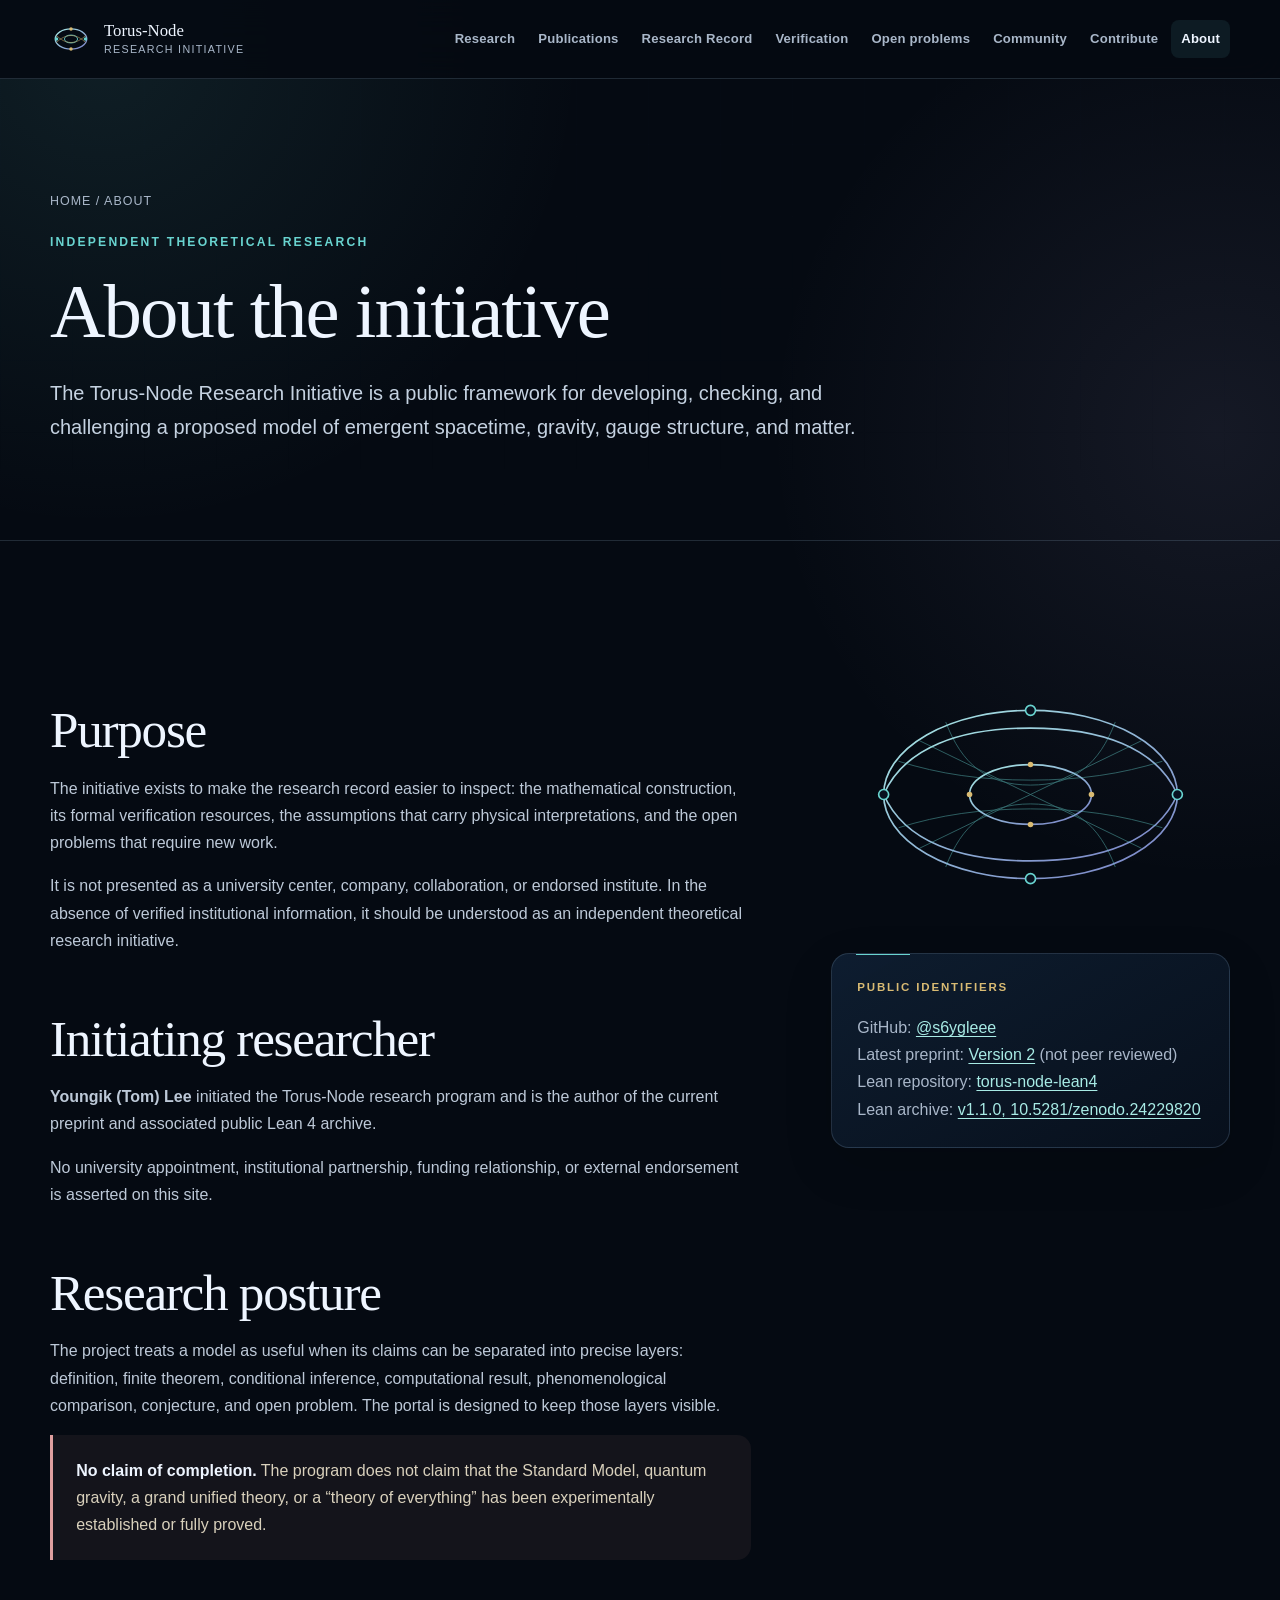
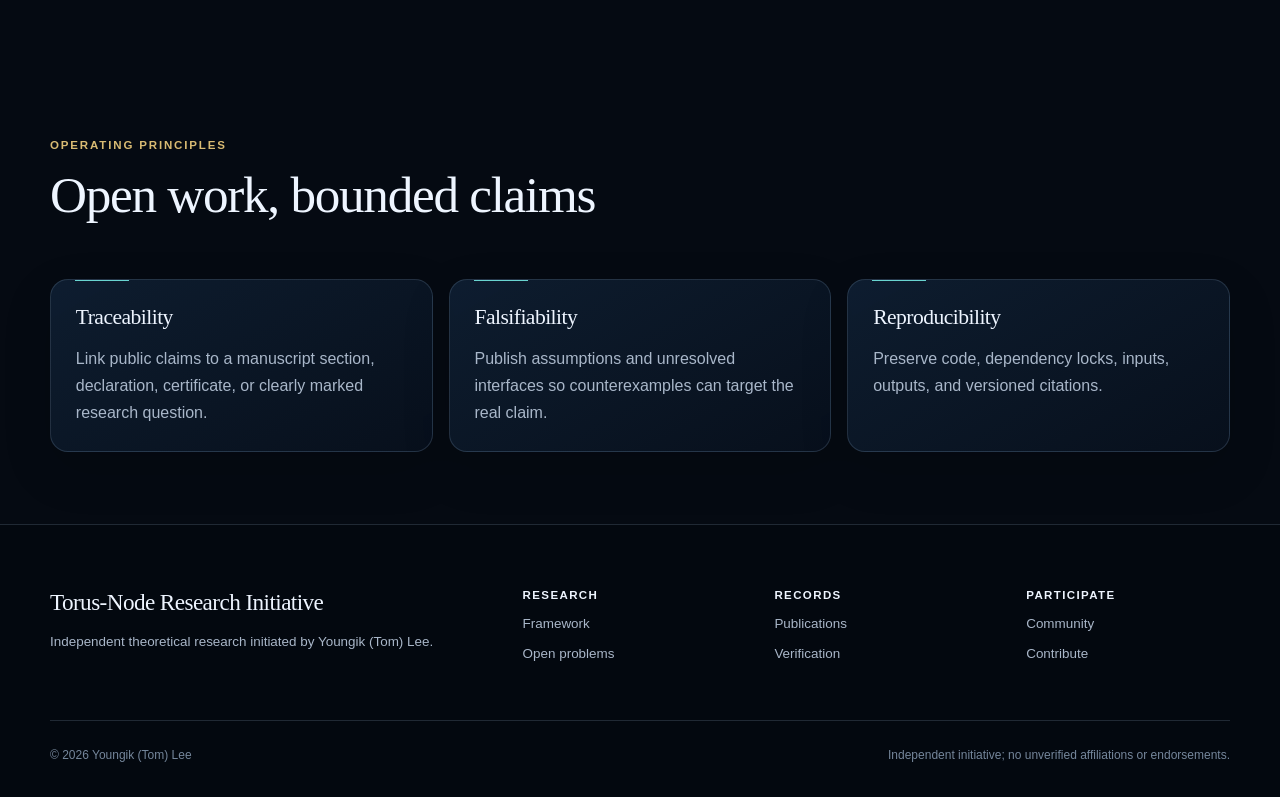
==== about.html @ cbe67931 "Move research map to dedicated record page" ====
<!doctype html><html lang="en"><head><meta charset="utf-8"><meta name="viewport" content="width=device-width, initial-scale=1"><title>About · Torus-Node</title><meta name="description" content="About the independent Torus-Node Research Initiative and its initiating researcher, Youngik (Tom) Lee.">
  <!-- SEO:START -->
  <meta name="robots" content="index, follow, max-image-preview:large">
  <meta property="og:site_name" content="Torus-Node Research Initiative">
  <meta property="og:title" content="About · Torus-Node">
  <meta property="og:description" content="About the independent Torus-Node Research Initiative and its initiating researcher, Youngik (Tom) Lee.">
  <meta property="og:type" content="website">
  <meta property="og:url" content="https://s6ygleee.github.io/torus-node/about.html">
  <meta property="og:image" content="https://s6ygleee.github.io/torus-node/assets/images/torus-node-social.png">
  <meta property="og:image:width" content="1200">
  <meta property="og:image:height" content="630">
  <meta property="og:image:alt" content="Torus-Node Research Initiative: Emergent Spacetime, Gravity, and Gauge Structure">
  <meta name="twitter:card" content="summary_large_image">
  <meta name="twitter:title" content="About · Torus-Node">
  <meta name="twitter:description" content="About the independent Torus-Node Research Initiative and its initiating researcher, Youngik (Tom) Lee.">
  <meta name="twitter:image" content="https://s6ygleee.github.io/torus-node/assets/images/torus-node-social.png">
  <script type="application/ld+json">{"@context":"https://schema.org","@graph":[{"@type":"WebSite","@id":"https://s6ygleee.github.io/torus-node/#website","url":"https://s6ygleee.github.io/torus-node/","name":"Torus-Node Research Initiative","description":"Emergent Spacetime, Gravity, and Gauge Structure","inLanguage":"en","publisher":{"@id":"https://s6ygleee.github.io/torus-node/#youngik-tom-lee"}},{"@type":"WebPage","@id":"https://s6ygleee.github.io/torus-node/about.html#webpage","url":"https://s6ygleee.github.io/torus-node/about.html","name":"About · Torus-Node","description":"About the independent Torus-Node Research Initiative and its initiating researcher, Youngik (Tom) Lee.","isPartOf":{"@id":"https://s6ygleee.github.io/torus-node/#website"},"about":{"@id":"https://s6ygleee.github.io/torus-node/#initiative"},"dateModified":"2026-11-16","inLanguage":"en"},{"@type":"ResearchProject","@id":"https://s6ygleee.github.io/torus-node/#initiative","name":"Torus-Node Research Initiative","description":"Independent theoretical research on emergent spacetime, gravity, gauge structure, and formal verification.","url":"https://s6ygleee.github.io/torus-node/","founder":{"@id":"https://s6ygleee.github.io/torus-node/#youngik-tom-lee"}},{"@type":"Person","@id":"https://s6ygleee.github.io/torus-node/#youngik-tom-lee","name":"Youngik (Tom) Lee","url":"https://github.com/s6ygleee","sameAs":["https://github.com/s6ygleee"]}]}</script>
  <!-- SEO:END --><link rel="canonical" href="https://s6ygleee.github.io/torus-node/about.html"><link rel="icon" href="assets/images/torus-node-mark.svg" type="image/svg+xml"><link rel="stylesheet" href="assets/css/styles.css"><script src="assets/js/main.js" defer></script></head><body>
<a class="skip-link" href="#main">Skip to content</a><header class="site-header"><div class="shell nav-wrap"><a class="brand" href="index.html"><img src="assets/images/torus-node-mark.svg" alt=""><span>Torus-Node<small>Research Initiative</small></span></a><button class="nav-toggle" type="button" aria-expanded="false" aria-controls="site-nav" aria-label="Open navigation"><span></span></button><nav class="site-nav" id="site-nav" aria-label="Primary navigation"><a href="research.html">Research</a><a href="publications.html">Publications</a><a href="research-record.html">Research Record</a><a href="verification.html">Verification</a><a href="open-problems.html">Open problems</a><a href="community.html">Community</a><a href="contribute.html">Contribute</a><a href="about.html">About</a></nav></div></header>
<main id="main"><header class="page-hero"><div class="shell"><p class="breadcrumbs"><a href="index.html">Home</a> / About</p><p class="eyebrow">Independent theoretical research</p><h1>About the initiative</h1><p class="lede">The Torus-Node Research Initiative is a public framework for developing, checking, and challenging a proposed model of emergent spacetime, gravity, gauge structure, and matter.</p></div></header>
<section class="section"><div class="shell split"><article class="prose"><h2>Purpose</h2><p>The initiative exists to make the research record easier to inspect: the mathematical construction, its formal verification resources, the assumptions that carry physical interpretations, and the open problems that require new work.</p><p>It is not presented as a university center, company, collaboration, or endorsed institute. In the absence of verified institutional information, it should be understood as an independent theoretical research initiative.</p><h2>Initiating researcher</h2><p><strong>Youngik (Tom) Lee</strong> initiated the Torus-Node research program and is the author of the current preprint and associated public Lean 4 archive.</p><p>No university appointment, institutional partnership, funding relationship, or external endorsement is asserted on this site.</p><h2>Research posture</h2><p>The project treats a model as useful when its claims can be separated into precise layers: definition, finite theorem, conditional inference, computational result, phenomenological comparison, conjecture, and open problem. The portal is designed to keep those layers visible.</p><div class="callout warning"><strong>No claim of completion.</strong> The program does not claim that the Standard Model, quantum gravity, a grand unified theory, or a “theory of everything” has been experimentally established or fully proved.</div></article><aside><img src="assets/images/torus-field.svg" alt="Abstract wireframe illustration of torus-node geometry"><div class="card"><span class="kicker">Public identifiers</span><!-- AUTO:ABOUT_IDENTIFIERS:START -->
<p>GitHub: <a href="https://github.com/s6ygleee">@s6ygleee</a><br>Latest preprint: <a href="https://www.preprints.org/manuscript/202611.0941">Version 2</a> (not peer reviewed)<br>Lean repository: <a href="https://github.com/s6ygleee/torus-node-lean4">torus-node-lean4</a><br>Lean archive: <a href="https://doi.org/10.5281/zenodo.24229820">v1.1.0, 10.5281/zenodo.24229820</a></p>
<!-- AUTO:ABOUT_IDENTIFIERS:END --></div></aside></div></section>
<section class="section compact"><div class="shell"><div class="section-head"><div><span class="kicker">Operating principles</span><h2>Open work, bounded claims</h2></div></div><div class="grid three"><article class="card"><h3>Traceability</h3><p>Link public claims to a manuscript section, declaration, certificate, or clearly marked research question.</p></article><article class="card"><h3>Falsifiability</h3><p>Publish assumptions and unresolved interfaces so counterexamples can target the real claim.</p></article><article class="card"><h3>Reproducibility</h3><p>Preserve code, dependency locks, inputs, outputs, and versioned citations.</p></article></div></div></section>
</main><footer class="site-footer"><div class="shell"><div class="footer-grid"><div><h2>Torus-Node Research Initiative</h2><p>Independent theoretical research initiated by Youngik (Tom) Lee.</p></div><div><h3>Research</h3><a href="research.html">Framework</a><a href="open-problems.html">Open problems</a></div><div><h3>Records</h3><a href="publications.html">Publications</a><a href="verification.html">Verification</a></div><div><h3>Participate</h3><a href="community.html">Community</a><a href="contribute.html">Contribute</a></div></div><div class="footer-note"><span>© <span data-year></span> Youngik (Tom) Lee</span><span>Independent initiative; no unverified affiliations or endorsements.</span></div></div></footer></body></html>
---- assets/css/styles.css ----
:root {
  --ink: #eef5ff;
  --muted: #a9b7c9;
  --navy-950: #050a12;
  --navy-900: #08111f;
  --navy-850: #0b1728;
  --navy-800: #102238;
  --line: rgba(159, 195, 222, 0.18);
  --line-strong: rgba(159, 195, 222, 0.35);
  --cyan: #69d4d0;
  --cyan-soft: #a8ebe5;
  --gold: #d9bb73;
  --rose: #df9f9f;
  --violet: #b9afe7;
  --green: #8dd7af;
  --max: 1180px;
  --radius: 18px;
  --shadow: 0 28px 70px rgba(0, 0, 0, 0.28);
}

* { box-sizing: border-box; }

html {
  scroll-behavior: smooth;
  color-scheme: dark;
}

body {
  margin: 0;
  min-width: 320px;
  color: var(--ink);
  background:
    radial-gradient(circle at 8% 2%, rgba(105, 212, 208, 0.10), transparent 30rem),
    radial-gradient(circle at 95% 18%, rgba(185, 175, 231, 0.09), transparent 28rem),
    var(--navy-950);
  font-family: Inter, ui-sans-serif, -apple-system, BlinkMacSystemFont, "Segoe UI", sans-serif;
  font-size: 16px;
  line-height: 1.7;
  text-rendering: optimizeLegibility;
}

body::before {
  position: fixed;
  inset: 0;
  z-index: -1;
  content: "";
  pointer-events: none;
  opacity: 0.18;
  background-image:
    linear-gradient(rgba(116, 160, 191, 0.08) 1px, transparent 1px),
    linear-gradient(90deg, rgba(116, 160, 191, 0.08) 1px, transparent 1px);
  background-size: 72px 72px;
  mask-image: linear-gradient(to bottom, black, transparent 72%);
}

a { color: var(--cyan-soft); text-underline-offset: 0.2em; }
a:hover { color: #d6fffb; }
img, svg { max-width: 100%; }
button, input, select { font: inherit; }

:focus-visible {
  outline: 3px solid var(--cyan);
  outline-offset: 4px;
  border-radius: 3px;
}

.skip-link {
  position: fixed;
  top: 0.75rem;
  left: 0.75rem;
  z-index: 100;
  padding: 0.65rem 0.9rem;
  color: var(--navy-950);
  background: var(--cyan-soft);
  transform: translateY(-160%);
}

.skip-link:focus { transform: translateY(0); }

.shell {
  width: min(calc(100% - 2rem), var(--max));
  margin-inline: auto;
}

.site-header {
  position: sticky;
  top: 0;
  z-index: 20;
  border-bottom: 1px solid var(--line);
  background: rgba(5, 10, 18, 0.88);
  backdrop-filter: blur(18px);
}

.nav-wrap {
  display: flex;
  min-height: 78px;
  align-items: center;
  justify-content: space-between;
  gap: 1.5rem;
}

.brand {
  display: inline-flex;
  align-items: center;
  gap: 0.75rem;
  color: var(--ink);
  font-family: Georgia, "Times New Roman", serif;
  font-size: 1.05rem;
  line-height: 1.1;
  text-decoration: none;
}

.brand img { width: 42px; height: 42px; }
.brand small { display: block; margin-top: 0.25rem; color: var(--muted); font-family: Inter, sans-serif; font-size: 0.67rem; letter-spacing: 0.12em; text-transform: uppercase; }

.nav-toggle {
  display: none;
  width: 44px;
  height: 44px;
  padding: 0;
  border: 1px solid var(--line-strong);
  border-radius: 10px;
  color: var(--ink);
  background: transparent;
}

.nav-toggle span,
.nav-toggle::before,
.nav-toggle::after {
  display: block;
  width: 20px;
  height: 1px;
  margin: 5px auto;
  content: "";
  background: currentColor;
}

.site-nav { display: flex; align-items: center; gap: 0.2rem; }
.site-nav a {
  padding: 0.48rem 0.62rem;
  border-radius: 8px;
  color: var(--muted);
  font-size: 0.82rem;
  font-weight: 650;
  letter-spacing: 0.015em;
  text-decoration: none;
}
.site-nav a:hover,
.site-nav a[aria-current="page"] { color: var(--ink); background: rgba(105, 212, 208, 0.09); }

main { overflow: hidden; }

.hero {
  position: relative;
  display: grid;
  min-height: 690px;
  align-items: center;
  padding: 7.5rem 0 5.5rem;
}

.hero-grid { display: grid; grid-template-columns: minmax(0, 1.15fr) minmax(340px, 0.85fr); gap: 5rem; align-items: center; }
.hero-copy { position: relative; z-index: 2; }
.eyebrow { margin: 0 0 1rem; color: var(--cyan); font-size: 0.76rem; font-weight: 750; letter-spacing: 0.18em; text-transform: uppercase; }
h1, h2, h3 { margin-top: 0; font-family: Georgia, "Times New Roman", serif; font-weight: 500; line-height: 1.12; letter-spacing: -0.025em; }
h1 { max-width: 900px; margin-bottom: 1.35rem; font-size: clamp(3rem, 7vw, 6.3rem); }
.hero h1 .accent { display: block; color: var(--cyan-soft); font-size: 0.55em; font-style: italic; letter-spacing: -0.01em; }
h2 { margin-bottom: 1rem; font-size: clamp(2rem, 4vw, 3.6rem); }
h3 { margin-bottom: 0.7rem; font-size: 1.35rem; }
.lede { max-width: 730px; margin: 0 0 2rem; color: #c5d2e1; font-size: clamp(1.05rem, 1.8vw, 1.25rem); }
.actions { display: flex; flex-wrap: wrap; gap: 0.8rem; }
.button {
  display: inline-flex;
  min-height: 46px;
  align-items: center;
  justify-content: center;
  gap: 0.55rem;
  padding: 0.7rem 1rem;
  border: 1px solid var(--line-strong);
  border-radius: 999px;
  color: var(--ink);
  background: rgba(255, 255, 255, 0.025);
  font-size: 0.88rem;
  font-weight: 720;
  text-decoration: none;
}
.button:hover { border-color: var(--cyan); color: var(--navy-950); background: var(--cyan-soft); }
.button.primary { border-color: var(--cyan); color: var(--navy-950); background: var(--cyan); }
.button.primary:hover { background: #b8f6f0; }

.torus-stage { position: relative; min-height: 430px; }
.torus-stage::before {
  position: absolute;
  inset: 6% 0;
  content: "";
  border: 1px solid var(--line);
  border-radius: 50%;
  transform: rotate(-14deg);
}
.torus-stage img { position: absolute; inset: 0; width: 100%; height: 100%; filter: drop-shadow(0 35px 45px rgba(0, 0, 0, 0.45)); animation: float 9s ease-in-out infinite; }
.formula { position: absolute; padding: 0.55rem 0.75rem; border: 1px solid var(--line); border-radius: 10px; color: #c9d7e8; background: rgba(8, 17, 31, 0.72); font-family: Georgia, serif; font-style: italic; box-shadow: var(--shadow); }
.formula.one { top: 10%; right: 1%; }
.formula.two { bottom: 11%; left: -3%; }

@keyframes float { 50% { transform: translateY(-12px) rotate(1deg); } }

.status-strip { border-block: 1px solid var(--line); background: rgba(9, 22, 38, 0.62); }
.status-grid { display: grid; grid-template-columns: 1.1fr repeat(3, 1fr); }
.status-cell { min-height: 130px; padding: 1.55rem; border-left: 1px solid var(--line); }
.status-cell:first-child { border-left: 0; }
.status-cell strong { display: block; margin-bottom: 0.35rem; font-family: Georgia, serif; font-size: 1.2rem; font-weight: 500; }
.status-cell span, .status-cell p { margin: 0; color: var(--muted); font-size: 0.86rem; line-height: 1.5; }

.record-banner {
  position: relative;
  overflow: hidden;
  border-bottom: 1px solid var(--line);
  background:
    radial-gradient(circle at 50% 18%, rgba(83, 216, 224, 0.11), transparent 31rem),
    linear-gradient(180deg, rgba(8, 20, 35, 0.78), rgba(5, 10, 18, 0.96));
}
.record-banner::before {
  position: absolute;
  inset: 0;
  pointer-events: none;
  content: "";
  background-image: linear-gradient(rgba(117, 163, 203, 0.035) 1px, transparent 1px), linear-gradient(90deg, rgba(117, 163, 203, 0.035) 1px, transparent 1px);
  background-size: 36px 36px;
  mask-image: linear-gradient(to bottom, transparent, black 18%, black 82%, transparent);
}
.record-tree { position: relative; z-index: 1; }
.record-node {
  position: relative;
  padding: 1.55rem;
  border: 1px solid var(--line);
  border-radius: 18px;
  background: rgba(10, 23, 40, 0.94);
  box-shadow: 0 22px 55px rgba(0, 0, 0, 0.22);
}
.record-node h3 { margin: 0.55rem 0 0.75rem; font-size: 1.2rem; }
.record-node p { margin: 0.4rem 0; color: var(--muted); font-size: 0.91rem; }
.record-node a { display: inline-block; margin-top: 0.8rem; font-weight: 700; }
.record-type {
  display: inline-flex;
  color: var(--cyan);
  font-size: 0.7rem;
  font-weight: 800;
  letter-spacing: 0.13em;
  text-transform: uppercase;
}
.record-primary {
  width: min(100%, 780px);
  margin-inline: auto;
  padding: clamp(2rem, 4vw, 3.25rem);
  border-color: rgba(83, 216, 224, 0.58);
  background: linear-gradient(135deg, rgba(14, 42, 66, 0.98), rgba(8, 23, 40, 0.98));
  box-shadow: 0 28px 80px rgba(0, 0, 0, 0.36), 0 0 60px rgba(83, 216, 224, 0.08);
  text-align: center;
}
.record-primary::after {
  position: absolute;
  top: 100%;
  left: 50%;
  width: 1px;
  height: 42px;
  content: "";
  background: linear-gradient(var(--cyan), rgba(83, 216, 224, 0.22));
}
.record-primary h3 { max-width: 680px; margin: 0.75rem auto 1rem; font-size: clamp(1.65rem, 3vw, 2.45rem); line-height: 1.12; }
.record-primary p { max-width: 650px; margin-inline: auto; }
.record-primary .record-byline { color: var(--text); font-weight: 650; }
.record-branches {
  position: relative;
  display: grid;
  grid-template-columns: repeat(3, minmax(0, 1fr));
  gap: 1rem;
  margin-top: 70px;
}
.record-branches::before {
  position: absolute;
  top: -28px;
  right: 16.7%;
  left: 16.7%;
  height: 1px;
  content: "";
  background: rgba(83, 216, 224, 0.42);
}
.record-branches .record-node::before {
  position: absolute;
  bottom: 100%;
  left: 50%;
  width: 1px;
  height: 29px;
  content: "";
  background: rgba(83, 216, 224, 0.42);
}
.record-update {
  display: grid;
  grid-template-columns: auto 1fr auto;
  gap: 1rem;
  align-items: center;
  margin-top: 1.25rem;
  padding: 1.2rem 1.35rem;
  border: 1px solid rgba(202, 166, 91, 0.34);
  border-radius: 14px;
  background: rgba(202, 166, 91, 0.075);
}
.record-update strong { font-family: Georgia, serif; font-size: 1.08rem; font-weight: 500; }
.record-update p { margin: 0.2rem 0 0; color: var(--muted); font-size: 0.84rem; }
.record-pulse {
  width: 10px;
  height: 10px;
  border-radius: 50%;
  background: var(--gold);
  box-shadow: 0 0 0 7px rgba(202, 166, 91, 0.12);
}
@media (max-width: 820px) {
  .record-branches { grid-template-columns: 1fr; gap: 1.7rem; margin-top: 56px; }
  .record-branches::before { display: none; }
  .record-branches .record-node::before { left: 1.5rem; height: 28px; }
  .record-update { grid-template-columns: auto 1fr; }
  .record-update .button { grid-column: 1 / -1; justify-self: start; }
}
.section { padding: 6.5rem 0; }
.section.compact { padding: 4.5rem 0; }
.section-head { display: grid; grid-template-columns: minmax(0, 0.75fr) minmax(260px, 0.35fr); gap: 3rem; align-items: end; margin-bottom: 2.5rem; }
.section-head p { margin: 0 0 0.5rem; color: var(--muted); }
.kicker { display: block; margin-bottom: 0.65rem; color: var(--gold); font-size: 0.72rem; font-weight: 750; letter-spacing: 0.16em; text-transform: uppercase; }

.grid { display: grid; gap: 1rem; }
.grid.three { grid-template-columns: repeat(3, minmax(0, 1fr)); }
.grid.two { grid-template-columns: repeat(2, minmax(0, 1fr)); }
.grid.four { grid-template-columns: repeat(4, minmax(0, 1fr)); }
.grid.five { grid-template-columns: repeat(5, minmax(0, 1fr)); }

.card {
  position: relative;
  padding: 1.55rem;
  overflow: hidden;
  border: 1px solid var(--line);
  border-radius: var(--radius);
  background: linear-gradient(150deg, rgba(16, 34, 56, 0.78), rgba(8, 17, 31, 0.8));
  box-shadow: 0 18px 50px rgba(0, 0, 0, 0.14);
}
.card::after { position: absolute; top: 0; left: 1.5rem; width: 54px; height: 1px; content: ""; background: var(--cyan); }
.card p:last-child { margin-bottom: 0; }
.card p, .card li { color: var(--muted); }
.card .ordinal { margin-bottom: 1.5rem; color: var(--cyan); font-family: Georgia, serif; font-size: 1rem; }
.card-link { color: var(--ink); text-decoration: none; }
.card-link:hover h3 { color: var(--cyan-soft); }

.split { display: grid; grid-template-columns: minmax(0, 0.88fr) minmax(330px, 0.5fr); gap: 5rem; align-items: start; }
.prose { max-width: 820px; }
.prose > p, .prose > ul, .prose > ol { color: #bdc9d8; }
.prose h2 { margin-top: 3.5rem; }
.prose h3 { margin-top: 2.1rem; }
.prose li + li { margin-top: 0.55rem; }

.callout { padding: 1.35rem 1.45rem; border-left: 3px solid var(--gold); border-radius: 0 14px 14px 0; background: rgba(217, 187, 115, 0.07); color: #d9d1bc; }
.callout strong { color: var(--ink); }
.callout.warning { border-left-color: var(--rose); background: rgba(223, 159, 159, 0.07); }

.status-key { display: flex; flex-wrap: wrap; gap: 0.5rem; margin: 1.5rem 0 2.5rem; }
.tag { display: inline-flex; align-items: center; gap: 0.35rem; padding: 0.3rem 0.6rem; border: 1px solid currentColor; border-radius: 999px; font-size: 0.68rem; font-weight: 780; letter-spacing: 0.08em; text-transform: uppercase; }
.tag.established { color: var(--green); }
.tag.conditional { color: var(--gold); }
.tag.assumption { color: var(--violet); }
.tag.open { color: var(--rose); }
.tag.preprint { color: var(--cyan); }

.research-item { padding: 2rem 0; border-top: 1px solid var(--line); }
.research-item:first-of-type { border-top: 0; }
.research-item h2 { margin-bottom: 0.75rem; font-size: clamp(1.75rem, 3vw, 2.5rem); }
.research-item .meta { display: flex; flex-wrap: wrap; gap: 0.5rem; margin-bottom: 1rem; }
.equation { overflow-x: auto; padding: 1rem 1.2rem; border: 1px solid var(--line); border-radius: 12px; color: var(--cyan-soft); background: rgba(2, 8, 15, 0.45); font-family: Cambria, Georgia, serif; font-size: 1.1rem; text-align: center; }

.page-hero { padding: 7rem 0 4rem; border-bottom: 1px solid var(--line); }
.page-hero h1 { max-width: 980px; font-size: clamp(3rem, 6vw, 5.6rem); }
.page-hero .lede { max-width: 820px; }
.breadcrumbs { margin: 0 0 1.25rem; color: var(--muted); font-size: 0.78rem; letter-spacing: 0.08em; text-transform: uppercase; }
.breadcrumbs a { color: var(--muted); text-decoration: none; }

.toc { position: sticky; top: 108px; padding: 1.4rem; border: 1px solid var(--line); border-radius: var(--radius); background: rgba(8, 17, 31, 0.7); }
.toc strong { display: block; margin-bottom: 0.7rem; font-size: 0.74rem; letter-spacing: 0.12em; text-transform: uppercase; }
.toc a { display: block; padding: 0.37rem 0; color: var(--muted); font-size: 0.87rem; text-decoration: none; }
.toc a:hover { color: var(--cyan-soft); }

.publication { display: grid; grid-template-columns: 150px 1fr; gap: 2rem; padding: 2rem 0; border-top: 1px solid var(--line); }
.publication:first-child { border-top: 0; }
.pub-kind { color: var(--cyan); font-size: 0.74rem; font-weight: 760; letter-spacing: 0.13em; text-transform: uppercase; }
.publication h2 { margin-bottom: 0.75rem; font-size: clamp(1.6rem, 3vw, 2.35rem); }
.publication p { color: var(--muted); }
.citation { padding: 1rem; overflow-x: auto; border: 1px solid var(--line); border-radius: 10px; color: #c5d2e1; background: rgba(0, 0, 0, 0.18); font-family: ui-monospace, SFMono-Regular, Consolas, monospace; font-size: 0.78rem; }

.metric { padding: 1.4rem; border-left: 1px solid var(--line); }
.metric:first-child { border-left: 0; }
.metric .value { display: block; color: var(--cyan-soft); font-family: Georgia, serif; font-size: 2.3rem; line-height: 1; }
.metric .label { color: var(--muted); font-size: 0.78rem; }
.metrics { display: grid; grid-template-columns: repeat(4, 1fr); padding: 1rem 0; border-block: 1px solid var(--line); }

.filters { display: flex; flex-wrap: wrap; gap: 0.55rem; margin: 0 0 2rem; }
.filter-button { padding: 0.5rem 0.75rem; border: 1px solid var(--line-strong); border-radius: 999px; color: var(--muted); background: transparent; cursor: pointer; }
.filter-button:hover, .filter-button.active { border-color: var(--cyan); color: var(--ink); background: rgba(105, 212, 208, 0.1); }
.problem-grid { display: grid; gap: 1rem; }
.problem-card { border: 1px solid var(--line); border-radius: var(--radius); background: rgba(11, 23, 40, 0.75); }
.problem-card summary { display: grid; grid-template-columns: 90px 1fr auto; gap: 1rem; align-items: center; padding: 1.4rem; cursor: pointer; list-style: none; }
.problem-card summary::-webkit-details-marker { display: none; }
.problem-card summary::after { content: "+"; color: var(--cyan); font-size: 1.7rem; font-weight: 300; }
.problem-card[open] summary::after { content: "−"; }
.problem-card h2 { margin: 0; font-size: 1.45rem; }
.problem-card .problem-id { color: var(--cyan); font-family: ui-monospace, monospace; font-size: 0.78rem; }
.problem-body { display: grid; grid-template-columns: repeat(2, minmax(0, 1fr)); gap: 1.25rem 2rem; padding: 0 1.4rem 1.6rem 7.65rem; border-top: 1px solid var(--line); }
.problem-body section { padding-top: 1.25rem; }
.problem-body h3 { margin-bottom: 0.35rem; color: var(--gold); font-family: Inter, sans-serif; font-size: 0.72rem; font-weight: 760; letter-spacing: 0.12em; text-transform: uppercase; }
.problem-body p, .problem-body li { color: var(--muted); font-size: 0.9rem; }

.steps { counter-reset: step; }
.step { position: relative; padding: 0 0 2.2rem 4.5rem; border-left: 1px solid var(--line); }
.step:last-child { border-left-color: transparent; }
.step::before { position: absolute; top: 0; left: -1.35rem; display: grid; width: 2.6rem; height: 2.6rem; place-items: center; border: 1px solid var(--cyan); border-radius: 50%; color: var(--cyan); background: var(--navy-950); content: counter(step, decimal-leading-zero); counter-increment: step; font-size: 0.72rem; }

.site-footer { padding: 4rem 0 2rem; border-top: 1px solid var(--line); background: rgba(2, 7, 13, 0.5); }
.footer-grid { display: grid; grid-template-columns: 1.25fr repeat(3, 0.6fr); gap: 3rem; }
.footer-grid h2 { font-size: 1.45rem; }
.footer-grid h3 { font-family: Inter, sans-serif; font-size: 0.72rem; font-weight: 750; letter-spacing: 0.12em; text-transform: uppercase; }
.footer-grid p, .footer-grid a { color: var(--muted); font-size: 0.84rem; }
.footer-grid a { display: block; margin: 0.4rem 0; text-decoration: none; }
.footer-note { display: flex; justify-content: space-between; gap: 1rem; margin-top: 3rem; padding-top: 1.5rem; border-top: 1px solid var(--line); color: #75879c; font-size: 0.75rem; }

.reveal { opacity: 0; transform: translateY(14px); transition: opacity 500ms ease, transform 500ms ease; }
.reveal.visible { opacity: 1; transform: none; }

@media (prefers-reduced-motion: reduce) {
  *, *::before, *::after { scroll-behavior: auto !important; animation: none !important; transition: none !important; }
  .reveal { opacity: 1; transform: none; }
}

@media (max-width: 980px) {
  .nav-toggle { display: block; }
  .site-nav { position: absolute; top: calc(100% + 1px); right: 1rem; left: 1rem; display: none; padding: 0.75rem; border: 1px solid var(--line); border-radius: 0 0 14px 14px; background: var(--navy-900); box-shadow: var(--shadow); }
  .site-nav.open { display: grid; grid-template-columns: repeat(2, 1fr); }
  .site-nav a { padding: 0.72rem; }
  .hero-grid, .split { grid-template-columns: 1fr; gap: 3rem; }
  .hero { padding-top: 5rem; }
  .torus-stage { min-height: 350px; }
  .status-grid { grid-template-columns: repeat(2, 1fr); }
  .status-cell:nth-child(3) { border-left: 0; border-top: 1px solid var(--line); }
  .status-cell:nth-child(4) { border-top: 1px solid var(--line); }
  .grid.four, .grid.five { grid-template-columns: repeat(2, 1fr); }
  .toc { position: static; }
  .footer-grid { grid-template-columns: 1fr 1fr; }
}

@media (max-width: 720px) {
  body { font-size: 15px; }
  .brand small { display: none; }
  .hero { min-height: auto; padding: 4.8rem 0 3rem; }
  .hero-grid { gap: 2rem; }
  .torus-stage { min-height: 280px; }
  .formula { font-size: 0.75rem; }
  .section, .section.compact { padding: 4rem 0; }
  .section-head { grid-template-columns: 1fr; gap: 0.5rem; }
  .grid.three, .grid.two, .grid.four, .grid.five { grid-template-columns: 1fr; }
  .publication { grid-template-columns: 1fr; gap: 0.6rem; }
  .metrics { grid-template-columns: repeat(2, 1fr); }
  .metric:nth-child(3) { border-left: 0; border-top: 1px solid var(--line); }
  .metric:nth-child(4) { border-top: 1px solid var(--line); }
  .problem-card summary { grid-template-columns: 58px 1fr auto; }
  .problem-card h2 { font-size: 1.15rem; }
  .problem-body { grid-template-columns: 1fr; padding-left: 1.4rem; }
  .footer-grid { grid-template-columns: 1fr; gap: 1.6rem; }
  .footer-note { flex-direction: column; }
}

@media print {
  .site-header, .site-footer, .actions, .filters { display: none; }
  body { color: #111; background: white; }
  main { overflow: visible; }
  a { color: #111; }
  .page-hero, .section { padding: 2rem 0; }
  .card, .toc, .problem-card { border-color: #aaa; color: #111; background: white; box-shadow: none; }
  .card p, .card li, .prose > p, .prose > ul, .prose > ol, .problem-body p, .problem-body li { color: #333; }
}
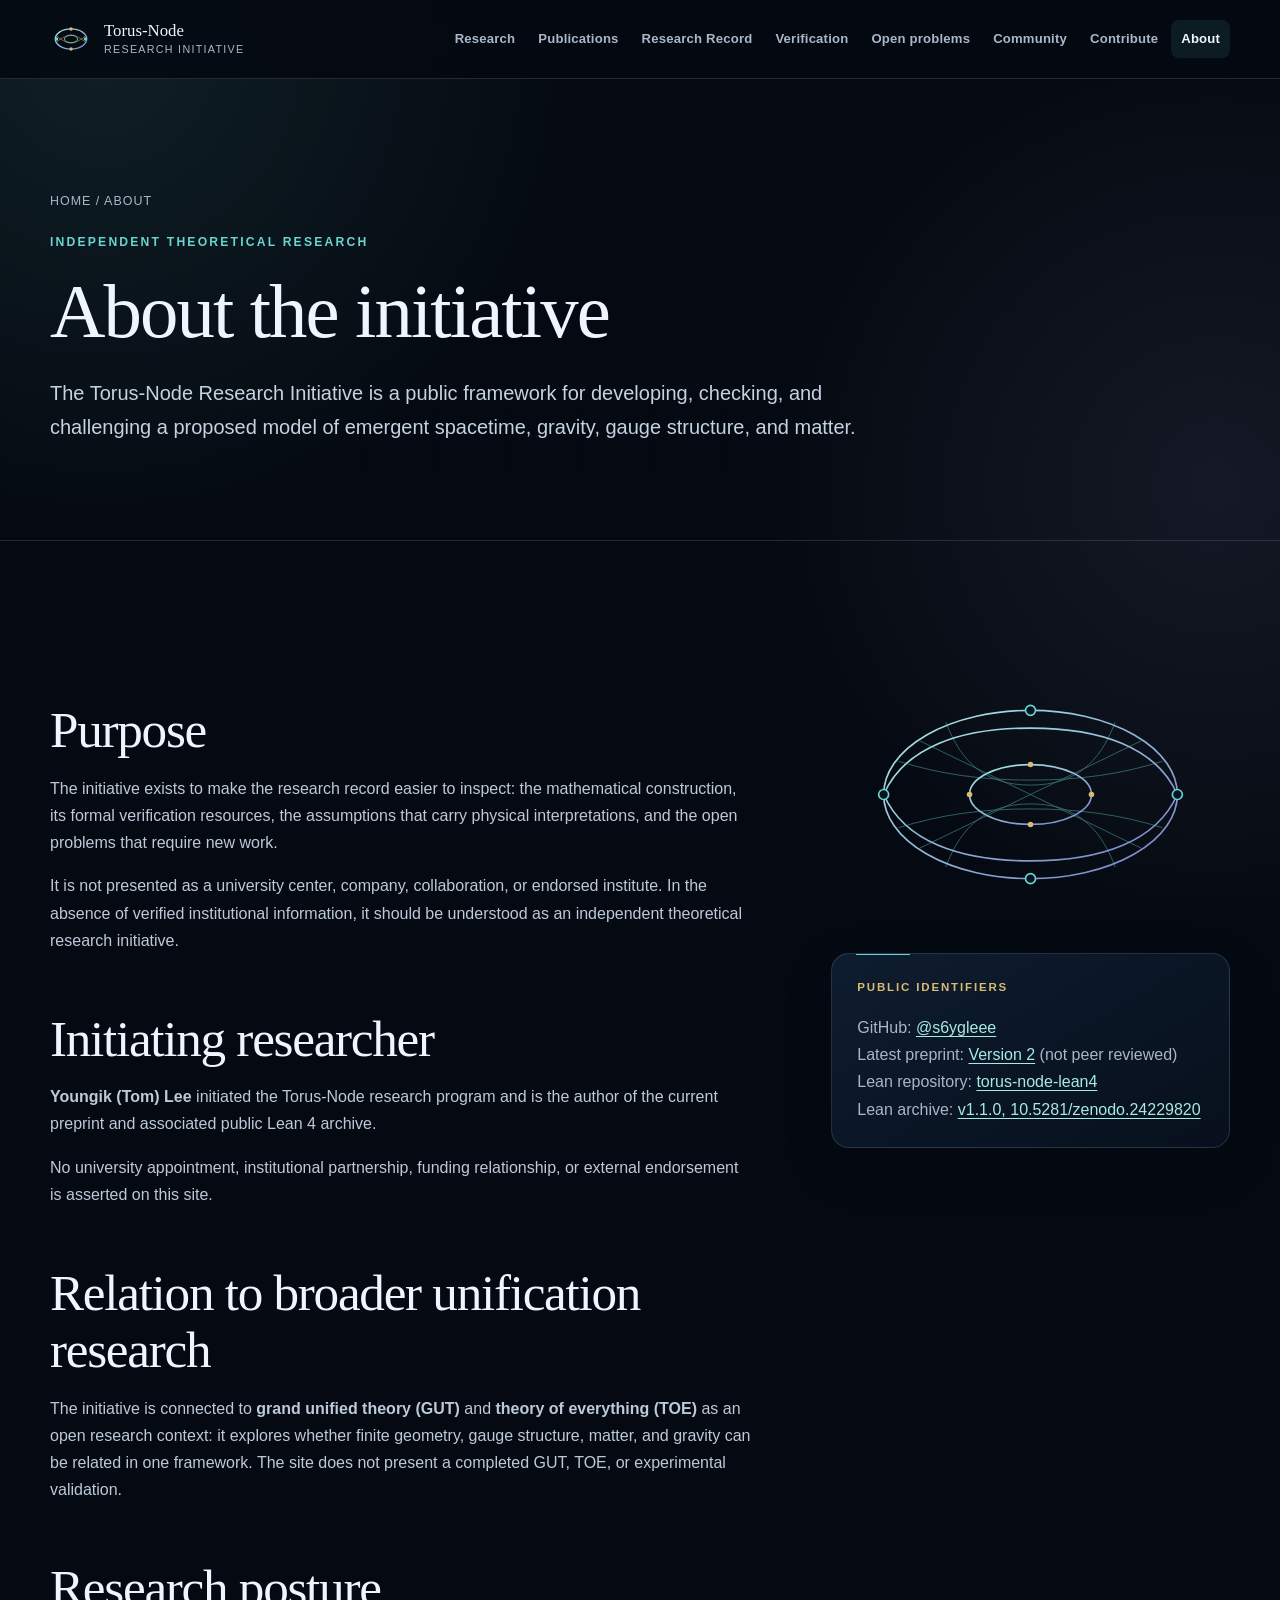
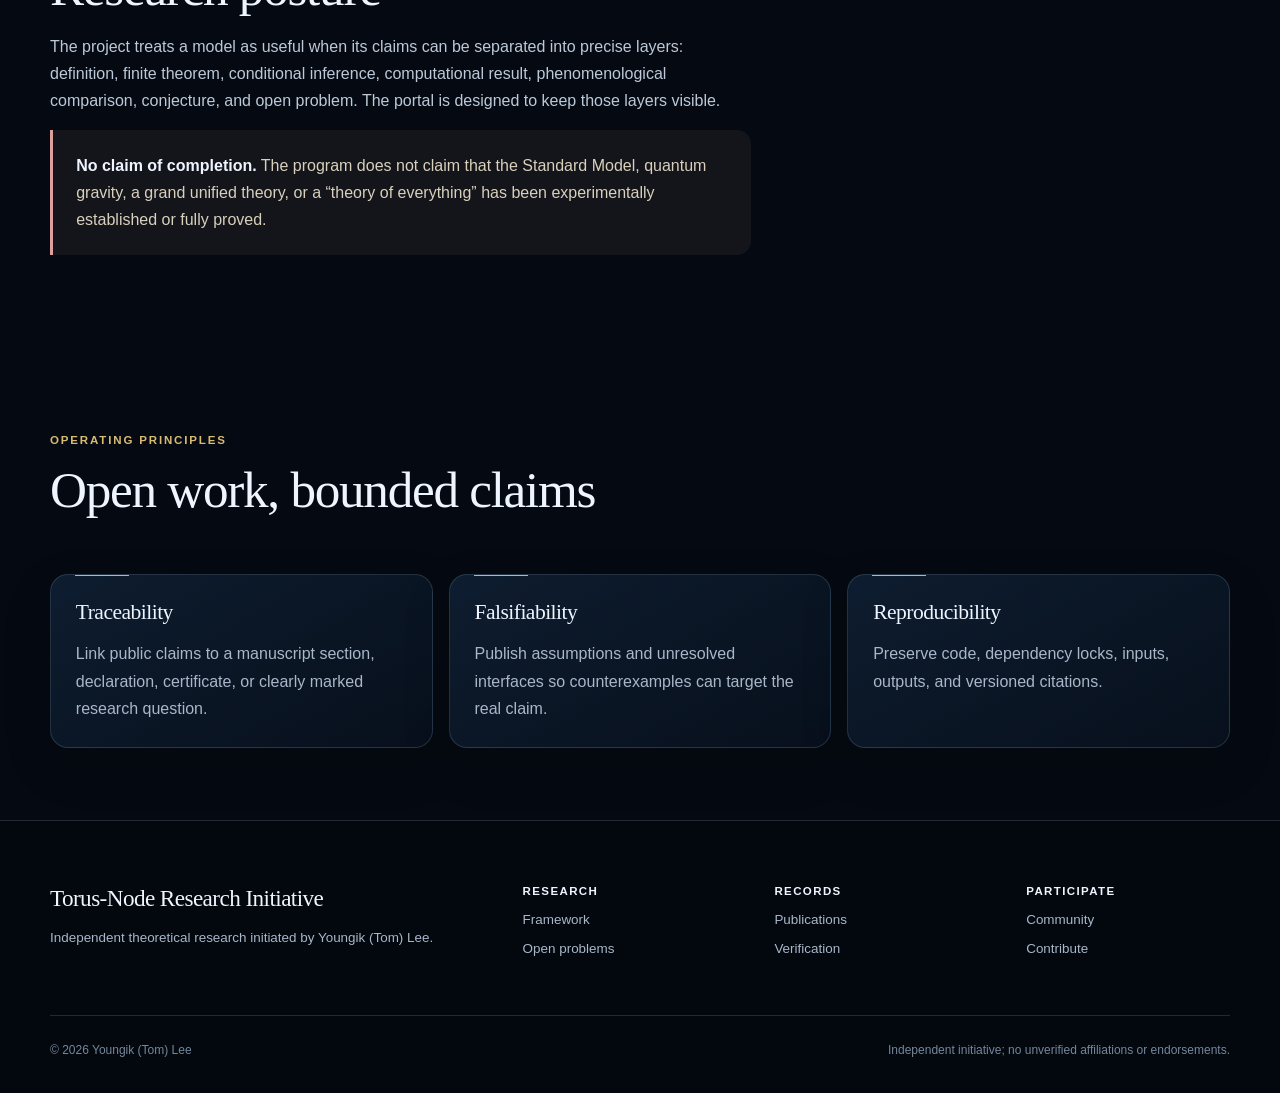
==== commit 74f1e606: "Connect SEO content to GUT and TOE research" ====
--- a/about.html
+++ b/about.html
@@ -14,11 +14,11 @@
   <meta name="twitter:title" content="About · Torus-Node">
   <meta name="twitter:description" content="About the independent Torus-Node Research Initiative and its initiating researcher, Youngik (Tom) Lee.">
   <meta name="twitter:image" content="https://s6ygleee.github.io/torus-node/assets/images/torus-node-social.png">
-  <script type="application/ld+json">{"@context":"https://schema.org","@graph":[{"@type":"WebSite","@id":"https://s6ygleee.github.io/torus-node/#website","url":"https://s6ygleee.github.io/torus-node/","name":"Torus-Node Research Initiative","description":"Emergent Spacetime, Gravity, and Gauge Structure","inLanguage":"en","publisher":{"@id":"https://s6ygleee.github.io/torus-node/#youngik-tom-lee"}},{"@type":"WebPage","@id":"https://s6ygleee.github.io/torus-node/about.html#webpage","url":"https://s6ygleee.github.io/torus-node/about.html","name":"About · Torus-Node","description":"About the independent Torus-Node Research Initiative and its initiating researcher, Youngik (Tom) Lee.","isPartOf":{"@id":"https://s6ygleee.github.io/torus-node/#website"},"about":{"@id":"https://s6ygleee.github.io/torus-node/#initiative"},"dateModified":"2026-11-16","inLanguage":"en"},{"@type":"ResearchProject","@id":"https://s6ygleee.github.io/torus-node/#initiative","name":"Torus-Node Research Initiative","description":"Independent theoretical research on emergent spacetime, gravity, gauge structure, and formal verification.","url":"https://s6ygleee.github.io/torus-node/","founder":{"@id":"https://s6ygleee.github.io/torus-node/#youngik-tom-lee"}},{"@type":"Person","@id":"https://s6ygleee.github.io/torus-node/#youngik-tom-lee","name":"Youngik (Tom) Lee","url":"https://github.com/s6ygleee","sameAs":["https://github.com/s6ygleee"]}]}</script>
+  <script type="application/ld+json">{"@context":"https://schema.org","@graph":[{"@type":"WebSite","@id":"https://s6ygleee.github.io/torus-node/#website","url":"https://s6ygleee.github.io/torus-node/","name":"Torus-Node Research Initiative","description":"Emergent Spacetime, Gravity, and Gauge Structure","inLanguage":"en","publisher":{"@id":"https://s6ygleee.github.io/torus-node/#youngik-tom-lee"}},{"@type":"WebPage","@id":"https://s6ygleee.github.io/torus-node/about.html#webpage","url":"https://s6ygleee.github.io/torus-node/about.html","name":"About · Torus-Node","description":"About the independent Torus-Node Research Initiative and its initiating researcher, Youngik (Tom) Lee.","keywords":["Torus-Node Research Initiative","Youngik Tom Lee","independent theoretical physics research"],"isPartOf":{"@id":"https://s6ygleee.github.io/torus-node/#website"},"about":{"@id":"https://s6ygleee.github.io/torus-node/#initiative"},"dateModified":"2026-11-22","inLanguage":"en"},{"@type":"ResearchProject","@id":"https://s6ygleee.github.io/torus-node/#initiative","name":"Torus-Node Research Initiative","description":"Independent theoretical research on emergent spacetime, quantum gravity, gauge structure, grand unification, and formal verification. The project does not claim a completed grand unified theory or theory of everything.","keywords":["Torus-Node","emergent spacetime","quantum gravity","gauge structure","grand unified theory","theory of everything research","Lean 4 formal verification"],"url":"https://s6ygleee.github.io/torus-node/","sameAs":["https://www.preprints.org/manuscript/202611.0941","https://github.com/s6ygleee/torus-node-lean4","https://doi.org/10.5281/zenodo.24229820"],"founder":{"@id":"https://s6ygleee.github.io/torus-node/#youngik-tom-lee"}},{"@type":"Person","@id":"https://s6ygleee.github.io/torus-node/#youngik-tom-lee","name":"Youngik (Tom) Lee","url":"https://github.com/s6ygleee","sameAs":["https://github.com/s6ygleee"]}]}</script>
   <!-- SEO:END --><link rel="canonical" href="https://s6ygleee.github.io/torus-node/about.html"><link rel="icon" href="assets/images/torus-node-mark.svg" type="image/svg+xml"><link rel="stylesheet" href="assets/css/styles.css"><script src="assets/js/main.js" defer></script></head><body>
 <a class="skip-link" href="#main">Skip to content</a><header class="site-header"><div class="shell nav-wrap"><a class="brand" href="index.html"><img src="assets/images/torus-node-mark.svg" alt=""><span>Torus-Node<small>Research Initiative</small></span></a><button class="nav-toggle" type="button" aria-expanded="false" aria-controls="site-nav" aria-label="Open navigation"><span></span></button><nav class="site-nav" id="site-nav" aria-label="Primary navigation"><a href="research.html">Research</a><a href="publications.html">Publications</a><a href="research-record.html">Research Record</a><a href="verification.html">Verification</a><a href="open-problems.html">Open problems</a><a href="community.html">Community</a><a href="contribute.html">Contribute</a><a href="about.html">About</a></nav></div></header>
 <main id="main"><header class="page-hero"><div class="shell"><p class="breadcrumbs"><a href="index.html">Home</a> / About</p><p class="eyebrow">Independent theoretical research</p><h1>About the initiative</h1><p class="lede">The Torus-Node Research Initiative is a public framework for developing, checking, and challenging a proposed model of emergent spacetime, gravity, gauge structure, and matter.</p></div></header>
-<section class="section"><div class="shell split"><article class="prose"><h2>Purpose</h2><p>The initiative exists to make the research record easier to inspect: the mathematical construction, its formal verification resources, the assumptions that carry physical interpretations, and the open problems that require new work.</p><p>It is not presented as a university center, company, collaboration, or endorsed institute. In the absence of verified institutional information, it should be understood as an independent theoretical research initiative.</p><h2>Initiating researcher</h2><p><strong>Youngik (Tom) Lee</strong> initiated the Torus-Node research program and is the author of the current preprint and associated public Lean 4 archive.</p><p>No university appointment, institutional partnership, funding relationship, or external endorsement is asserted on this site.</p><h2>Research posture</h2><p>The project treats a model as useful when its claims can be separated into precise layers: definition, finite theorem, conditional inference, computational result, phenomenological comparison, conjecture, and open problem. The portal is designed to keep those layers visible.</p><div class="callout warning"><strong>No claim of completion.</strong> The program does not claim that the Standard Model, quantum gravity, a grand unified theory, or a “theory of everything” has been experimentally established or fully proved.</div></article><aside><img src="assets/images/torus-field.svg" alt="Abstract wireframe illustration of torus-node geometry"><div class="card"><span class="kicker">Public identifiers</span><!-- AUTO:ABOUT_IDENTIFIERS:START -->
+<section class="section"><div class="shell split"><article class="prose"><h2>Purpose</h2><p>The initiative exists to make the research record easier to inspect: the mathematical construction, its formal verification resources, the assumptions that carry physical interpretations, and the open problems that require new work.</p><p>It is not presented as a university center, company, collaboration, or endorsed institute. In the absence of verified institutional information, it should be understood as an independent theoretical research initiative.</p><h2>Initiating researcher</h2><p><strong>Youngik (Tom) Lee</strong> initiated the Torus-Node research program and is the author of the current preprint and associated public Lean 4 archive.</p><p>No university appointment, institutional partnership, funding relationship, or external endorsement is asserted on this site.</p><h2>Relation to broader unification research</h2><p>The initiative is connected to <strong>grand unified theory (GUT)</strong> and <strong>theory of everything (TOE)</strong> as an open research context: it explores whether finite geometry, gauge structure, matter, and gravity can be related in one framework. The site does not present a completed GUT, TOE, or experimental validation.</p><h2>Research posture</h2><p>The project treats a model as useful when its claims can be separated into precise layers: definition, finite theorem, conditional inference, computational result, phenomenological comparison, conjecture, and open problem. The portal is designed to keep those layers visible.</p><div class="callout warning"><strong>No claim of completion.</strong> The program does not claim that the Standard Model, quantum gravity, a grand unified theory, or a “theory of everything” has been experimentally established or fully proved.</div></article><aside><img src="assets/images/torus-field.svg" alt="Abstract wireframe illustration of torus-node geometry"><div class="card"><span class="kicker">Public identifiers</span><!-- AUTO:ABOUT_IDENTIFIERS:START -->
 <p>GitHub: <a href="https://github.com/s6ygleee">@s6ygleee</a><br>Latest preprint: <a href="https://www.preprints.org/manuscript/202611.0941">Version 2</a> (not peer reviewed)<br>Lean repository: <a href="https://github.com/s6ygleee/torus-node-lean4">torus-node-lean4</a><br>Lean archive: <a href="https://doi.org/10.5281/zenodo.24229820">v1.1.0, 10.5281/zenodo.24229820</a></p>
 <!-- AUTO:ABOUT_IDENTIFIERS:END --></div></aside></div></section>
 <section class="section compact"><div class="shell"><div class="section-head"><div><span class="kicker">Operating principles</span><h2>Open work, bounded claims</h2></div></div><div class="grid three"><article class="card"><h3>Traceability</h3><p>Link public claims to a manuscript section, declaration, certificate, or clearly marked research question.</p></article><article class="card"><h3>Falsifiability</h3><p>Publish assumptions and unresolved interfaces so counterexamples can target the real claim.</p></article><article class="card"><h3>Reproducibility</h3><p>Preserve code, dependency locks, inputs, outputs, and versioned citations.</p></article></div></div></section>
--- a/assets/css/styles.css
+++ b/assets/css/styles.css
@@ -204,8 +204,8 @@
 @keyframes float { 50% { transform: translateY(-12px) rotate(1deg); } }
 
 .status-strip { border-block: 1px solid var(--line); background: rgba(9, 22, 38, 0.62); }
-.status-grid { display: grid; grid-template-columns: 1.1fr repeat(3, 1fr); }
-.status-cell { min-height: 130px; padding: 1.55rem; border-left: 1px solid var(--line); }
+.status-grid { display: grid; grid-template-columns: repeat(4, minmax(220px, 1fr)); max-width: 1440px; margin-inline: auto; }
+.status-cell { min-height: 148px; padding: 1.8rem 2rem; border-left: 1px solid var(--line); }
 .status-cell:first-child { border-left: 0; }
 .status-cell strong { display: block; margin-bottom: 0.35rem; font-family: Georgia, serif; font-size: 1.2rem; font-weight: 500; }
 .status-cell span, .status-cell p { margin: 0; color: var(--muted); font-size: 0.86rem; line-height: 1.5; }
@@ -319,6 +319,113 @@
   .record-branches .record-node::before { left: 1.5rem; height: 28px; }
   .record-update { grid-template-columns: auto 1fr; }
   .record-update .button { grid-column: 1 / -1; justify-self: start; }
+}
+.record-network {
+  position: relative;
+  overflow: hidden;
+  border-bottom: 1px solid var(--line);
+  background:
+    radial-gradient(circle at 23% 18%, rgba(83, 216, 224, 0.09), transparent 30rem),
+    radial-gradient(circle at 78% 42%, rgba(92, 148, 255, 0.08), transparent 26rem),
+    linear-gradient(180deg, rgba(8, 20, 35, 0.82), rgba(5, 10, 18, 0.98));
+}
+.series-grid { display: grid; grid-template-columns: repeat(2, minmax(0, 1fr)); gap: 1.25rem; align-items: start; }
+.record-series {
+  overflow: hidden;
+  border: 1px solid var(--line);
+  border-radius: 22px;
+  background: rgba(8, 21, 37, 0.9);
+  box-shadow: var(--shadow);
+}
+.record-series.primary-series { border-color: rgba(83, 216, 224, 0.48); box-shadow: var(--shadow), 0 0 54px rgba(83, 216, 224, 0.06); }
+.series-header { position: relative; padding: 1.8rem 1.8rem 1.45rem; border-bottom: 1px solid var(--line); background: rgba(20, 45, 70, 0.45); }
+.series-header h2 { margin: 0.5rem 0 0.75rem; font-size: clamp(1.35rem, 2.2vw, 1.8rem); }
+.series-header p { margin: 0; color: var(--muted); font-size: 0.9rem; }
+.series-count { display: inline-block; margin-top: 1rem; color: var(--gold); font-size: 0.72rem; font-weight: 750; letter-spacing: 0.08em; text-transform: uppercase; }
+.version-timeline { display: grid; gap: 0; margin: 0; padding: 0; list-style: none; counter-reset: version-node; }
+.version-node { position: relative; margin-left: 2rem; padding: 1.65rem 1.65rem 1.65rem 2.5rem; border-bottom: 1px solid var(--line); background: rgba(6, 16, 29, 0.5); }
+.version-node:last-child { border-bottom: 0; }
+.version-node::before {
+  position: absolute;
+  top: 2rem;
+  left: -0.48rem;
+  z-index: 2;
+  width: 0.85rem;
+  height: 0.85rem;
+  border: 2px solid var(--navy-900);
+  border-radius: 50%;
+  content: "";
+  background: var(--muted);
+  box-shadow: 0 0 0 1px var(--line);
+}
+.version-node::after { position: absolute; top: 0; bottom: 0; left: -0.1rem; width: 1px; content: ""; background: var(--line); }
+.version-node:first-child::after { top: 2rem; }
+.version-node:last-child::after { bottom: calc(100% - 2rem); }
+.version-node.is-current::before { background: var(--cyan); box-shadow: 0 0 0 1px rgba(83, 216, 224, 0.55), 0 0 22px rgba(83, 216, 224, 0.42); }
+.version-node.is-primary { padding-block: 2.15rem; background: linear-gradient(135deg, rgba(20, 54, 80, 0.82), rgba(7, 25, 42, 0.72)); }
+.version-node.is-primary .version-number { font-size: clamp(1.8rem, 4vw, 2.7rem); }
+.version-heading { display: flex; align-items: center; gap: 0.8rem; }
+.version-number { color: var(--text); font-family: Georgia, serif; font-size: 1.55rem; line-height: 1; }
+.current-marker { padding: 0.28rem 0.48rem; border: 1px solid rgba(83, 216, 224, 0.34); border-radius: 999px; color: var(--cyan); background: rgba(83, 216, 224, 0.08); font-size: 0.63rem; font-weight: 800; letter-spacing: 0.09em; text-transform: uppercase; }
+.version-badges { display: flex; flex-wrap: wrap; gap: 0.4rem; margin: 0.8rem 0 1.1rem; }
+.relation-badge { padding: 0.3rem 0.5rem; border: 1px solid var(--line); border-radius: 999px; color: var(--muted); background: rgba(255, 255, 255, 0.025); font-size: 0.68rem; }
+.relation-badge.review-status { color: var(--gold); border-color: rgba(202, 166, 91, 0.3); }
+.version-meta { display: grid; grid-template-columns: 90px 1fr; gap: 0.45rem 0.8rem; margin: 0; font-size: 0.82rem; }
+.version-meta dt { color: var(--muted); }
+.version-meta dd { margin: 0; color: var(--text); overflow-wrap: anywhere; }
+.version-note { margin: 1rem 0 0; padding-left: 0.8rem; border-left: 2px solid var(--gold); color: var(--muted); font-size: 0.78rem; }
+.version-actions { display: flex; flex-wrap: wrap; gap: 0.55rem; margin-top: 1.1rem; }
+.version-link { display: inline-flex; align-items: center; min-height: 36px; padding: 0.45rem 0.72rem; border: 1px solid rgba(83, 216, 224, 0.3); border-radius: 8px; font-size: 0.76rem; font-weight: 750; }
+.version-link.secondary { color: var(--muted); border-color: var(--line); }
+.series-relation {
+  display: grid;
+  grid-template-columns: 1fr auto 1fr;
+  gap: 0.75rem;
+  align-items: center;
+  margin-top: 1.25rem;
+  padding: 1.1rem 1.25rem;
+  border: 1px dashed rgba(83, 216, 224, 0.34);
+  border-radius: 14px;
+  color: var(--muted);
+  background: rgba(83, 216, 224, 0.035);
+  text-align: center;
+}
+.series-relation strong { color: var(--cyan); font-size: 0.72rem; letter-spacing: 0.08em; text-transform: uppercase; }
+.series-relation p { grid-column: 1 / -1; margin: 0; font-size: 0.78rem; }
+.external-records { border-bottom: 1px solid var(--line); }
+.external-grid { display: grid; grid-template-columns: repeat(3, minmax(0, 1fr)); gap: 1rem; }
+.external-work { padding: 1.4rem; border: 1px solid var(--line); border-radius: 16px; background: var(--panel); }
+.external-work h3 { margin: 0.6rem 0; }
+.external-work p { color: var(--muted); font-size: 0.85rem; }
+.reference-empty {
+  display: grid;
+  grid-template-columns: auto 1fr auto;
+  gap: 1.2rem;
+  align-items: center;
+  padding: clamp(1.5rem, 4vw, 2.4rem);
+  border: 1px dashed rgba(117, 163, 203, 0.38);
+  border-radius: 18px;
+  background: rgba(11, 27, 46, 0.58);
+}
+.reference-empty h3 { margin: 0 0 0.35rem; }
+.reference-empty p { margin: 0; color: var(--muted); }
+.empty-symbol { display: grid; width: 48px; height: 48px; place-items: center; border: 1px solid rgba(83, 216, 224, 0.35); border-radius: 50%; color: var(--cyan); font-size: 1.8rem; }
+.relation-legend { display: flex; flex-wrap: wrap; gap: 0.5rem; align-items: center; margin-top: 1rem; color: var(--muted); font-size: 0.75rem; }
+.relation-legend strong { margin-right: 0.35rem; color: var(--text); }
+.relation-legend span { padding: 0.3rem 0.5rem; border: 1px solid var(--line); border-radius: 999px; }
+@media (max-width: 880px) {
+  .series-grid { grid-template-columns: 1fr; }
+  .reference-empty { grid-template-columns: auto 1fr; }
+  .reference-empty .button { grid-column: 1 / -1; justify-self: start; }
+  .external-grid { grid-template-columns: 1fr; }
+}
+@media (max-width: 560px) {
+  .series-header { padding: 1.35rem; }
+  .version-node { margin-left: 1.4rem; padding: 1.35rem 1rem 1.35rem 1.8rem; }
+  .version-meta { grid-template-columns: 1fr; gap: 0.15rem; }
+  .version-meta dd { margin-bottom: 0.45rem; }
+  .series-relation { grid-template-columns: 1fr; }
+  .series-relation p { grid-column: 1; }
 }
 .section { padding: 6.5rem 0; }
 .section.compact { padding: 4.5rem 0; }
@@ -442,7 +549,7 @@
   .hero-grid, .split { grid-template-columns: 1fr; gap: 3rem; }
   .hero { padding-top: 5rem; }
   .torus-stage { min-height: 350px; }
-  .status-grid { grid-template-columns: repeat(2, 1fr); }
+  .status-grid { grid-template-columns: repeat(2, minmax(0, 1fr)); }
   .status-cell:nth-child(3) { border-left: 0; border-top: 1px solid var(--line); }
   .status-cell:nth-child(4) { border-top: 1px solid var(--line); }
   .grid.four, .grid.five { grid-template-columns: repeat(2, 1fr); }
@@ -458,6 +565,9 @@
   .torus-stage { min-height: 280px; }
   .formula { font-size: 0.75rem; }
   .section, .section.compact { padding: 4rem 0; }
+  .status-grid { grid-template-columns: 1fr; }
+  .status-cell, .status-cell:nth-child(3), .status-cell:nth-child(4) { border-left: 0; border-top: 1px solid var(--line); }
+  .status-cell:first-child { border-top: 0; }
   .section-head { grid-template-columns: 1fr; gap: 0.5rem; }
   .grid.three, .grid.two, .grid.four, .grid.five { grid-template-columns: 1fr; }
   .publication { grid-template-columns: 1fr; gap: 0.6rem; }
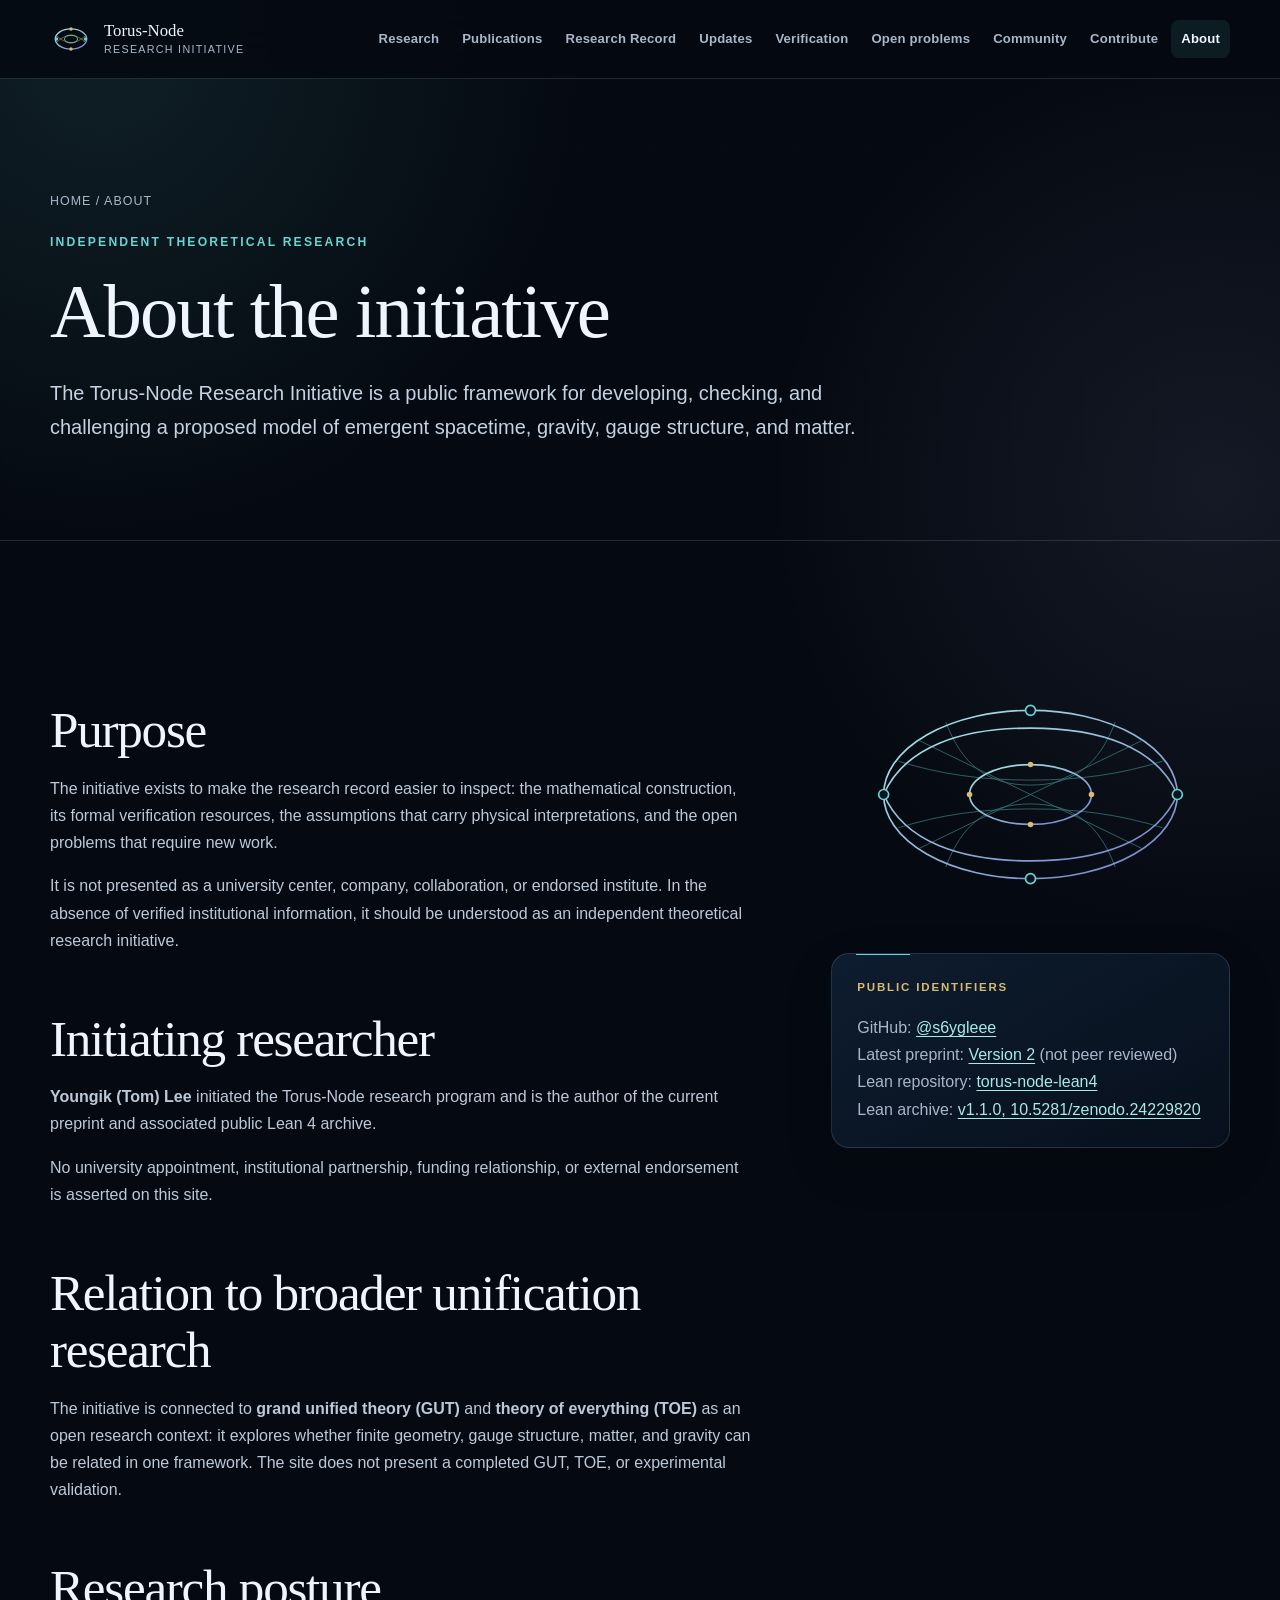
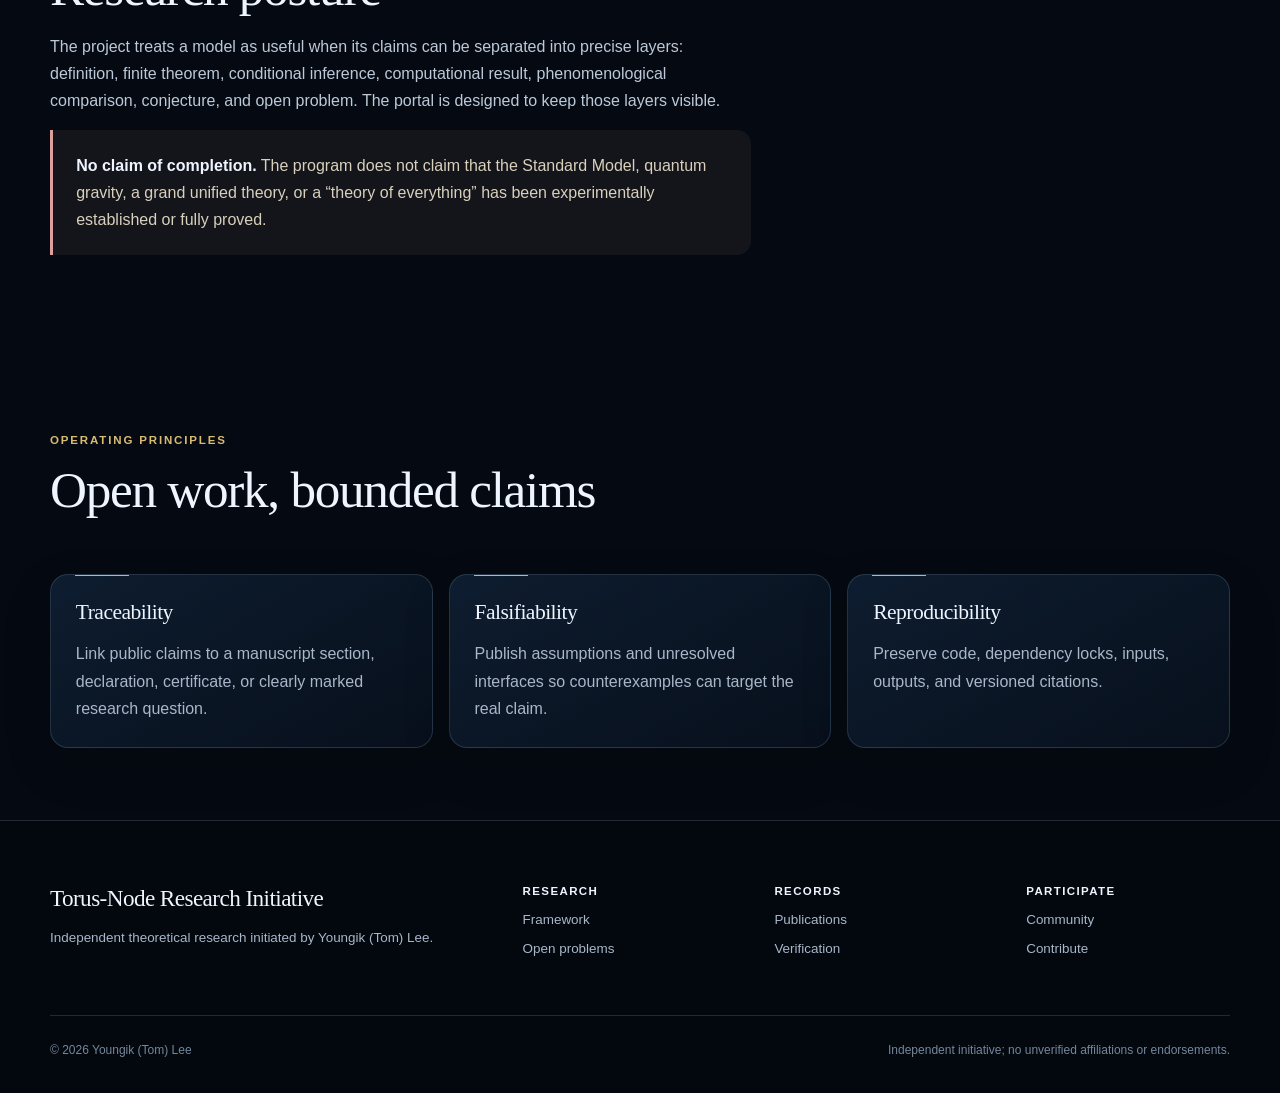
==== commit 456a3624: "Add breadcrumbs citations and research update feed" ====
--- a/about.html
+++ b/about.html
@@ -14,9 +14,9 @@
   <meta name="twitter:title" content="About · Torus-Node">
   <meta name="twitter:description" content="About the independent Torus-Node Research Initiative and its initiating researcher, Youngik (Tom) Lee.">
   <meta name="twitter:image" content="https://s6ygleee.github.io/torus-node/assets/images/torus-node-social.png">
-  <script type="application/ld+json">{"@context":"https://schema.org","@graph":[{"@type":"WebSite","@id":"https://s6ygleee.github.io/torus-node/#website","url":"https://s6ygleee.github.io/torus-node/","name":"Torus-Node Research Initiative","description":"Emergent Spacetime, Gravity, and Gauge Structure","inLanguage":"en","publisher":{"@id":"https://s6ygleee.github.io/torus-node/#youngik-tom-lee"}},{"@type":"WebPage","@id":"https://s6ygleee.github.io/torus-node/about.html#webpage","url":"https://s6ygleee.github.io/torus-node/about.html","name":"About · Torus-Node","description":"About the independent Torus-Node Research Initiative and its initiating researcher, Youngik (Tom) Lee.","keywords":["Torus-Node Research Initiative","Youngik Tom Lee","independent theoretical physics research"],"isPartOf":{"@id":"https://s6ygleee.github.io/torus-node/#website"},"about":{"@id":"https://s6ygleee.github.io/torus-node/#initiative"},"dateModified":"2026-11-22","inLanguage":"en"},{"@type":"ResearchProject","@id":"https://s6ygleee.github.io/torus-node/#initiative","name":"Torus-Node Research Initiative","description":"Independent theoretical research on emergent spacetime, quantum gravity, gauge structure, grand unification, and formal verification. The project does not claim a completed grand unified theory or theory of everything.","keywords":["Torus-Node","emergent spacetime","quantum gravity","gauge structure","grand unified theory","theory of everything research","Lean 4 formal verification"],"url":"https://s6ygleee.github.io/torus-node/","sameAs":["https://www.preprints.org/manuscript/202611.0941","https://github.com/s6ygleee/torus-node-lean4","https://doi.org/10.5281/zenodo.24229820"],"founder":{"@id":"https://s6ygleee.github.io/torus-node/#youngik-tom-lee"}},{"@type":"Person","@id":"https://s6ygleee.github.io/torus-node/#youngik-tom-lee","name":"Youngik (Tom) Lee","url":"https://github.com/s6ygleee","sameAs":["https://github.com/s6ygleee"]}]}</script>
+  <script type="application/ld+json">{"@context":"https://schema.org","@graph":[{"@type":"WebSite","@id":"https://s6ygleee.github.io/torus-node/#website","url":"https://s6ygleee.github.io/torus-node/","name":"Torus-Node Research Initiative","description":"Emergent Spacetime, Gravity, and Gauge Structure","inLanguage":"en","publisher":{"@id":"https://s6ygleee.github.io/torus-node/#youngik-tom-lee"}},{"@type":"WebPage","@id":"https://s6ygleee.github.io/torus-node/about.html#webpage","url":"https://s6ygleee.github.io/torus-node/about.html","name":"About · Torus-Node","description":"About the independent Torus-Node Research Initiative and its initiating researcher, Youngik (Tom) Lee.","keywords":["Torus-Node Research Initiative","Torus-Node model","Torus-Node theory","torus theory","grand unified theory","GUT","theory of everything","TOE","Youngik Tom Lee","independent theoretical physics research"],"isPartOf":{"@id":"https://s6ygleee.github.io/torus-node/#website"},"about":{"@id":"https://s6ygleee.github.io/torus-node/#initiative"},"dateModified":"2026-11-22","inLanguage":"en"},{"@type":"ResearchProject","@id":"https://s6ygleee.github.io/torus-node/#initiative","name":"Torus-Node Research Initiative","description":"Independent Torus-Node model and torus theory research on emergent spacetime, quantum gravity, gauge structure, grand unified theory, and theory of everything questions. The project does not claim a completed GUT or TOE.","keywords":["Torus-Node","Torus-Node model","Torus-Node theory","torus theory","emergent spacetime","quantum gravity","grand unified theory","GUT","theory of everything","TOE","Lean 4 formal verification"],"alternateName":["Torus-Node model","Torus-Node theory","Torus theory research"],"url":"https://s6ygleee.github.io/torus-node/","sameAs":["https://www.preprints.org/manuscript/202611.0941","https://github.com/s6ygleee/torus-node-lean4","https://doi.org/10.5281/zenodo.24229820"],"founder":{"@id":"https://s6ygleee.github.io/torus-node/#youngik-tom-lee"}},{"@type":"Person","@id":"https://s6ygleee.github.io/torus-node/#youngik-tom-lee","name":"Youngik (Tom) Lee","url":"https://github.com/s6ygleee","sameAs":["https://github.com/s6ygleee"]},{"@type":"BreadcrumbList","@id":"https://s6ygleee.github.io/torus-node/about.html#breadcrumb","itemListElement":[{"@type":"ListItem","position":1,"name":"Home","item":"https://s6ygleee.github.io/torus-node/"},{"@type":"ListItem","position":2,"name":"About","item":"https://s6ygleee.github.io/torus-node/about.html"}]}]}</script>
   <!-- SEO:END --><link rel="canonical" href="https://s6ygleee.github.io/torus-node/about.html"><link rel="icon" href="assets/images/torus-node-mark.svg" type="image/svg+xml"><link rel="stylesheet" href="assets/css/styles.css"><script src="assets/js/main.js" defer></script></head><body>
-<a class="skip-link" href="#main">Skip to content</a><header class="site-header"><div class="shell nav-wrap"><a class="brand" href="index.html"><img src="assets/images/torus-node-mark.svg" alt=""><span>Torus-Node<small>Research Initiative</small></span></a><button class="nav-toggle" type="button" aria-expanded="false" aria-controls="site-nav" aria-label="Open navigation"><span></span></button><nav class="site-nav" id="site-nav" aria-label="Primary navigation"><a href="research.html">Research</a><a href="publications.html">Publications</a><a href="research-record.html">Research Record</a><a href="verification.html">Verification</a><a href="open-problems.html">Open problems</a><a href="community.html">Community</a><a href="contribute.html">Contribute</a><a href="about.html">About</a></nav></div></header>
+<a class="skip-link" href="#main">Skip to content</a><header class="site-header"><div class="shell nav-wrap"><a class="brand" href="index.html"><img src="assets/images/torus-node-mark.svg" alt=""><span>Torus-Node<small>Research Initiative</small></span></a><button class="nav-toggle" type="button" aria-expanded="false" aria-controls="site-nav" aria-label="Open navigation"><span></span></button><nav class="site-nav" id="site-nav" aria-label="Primary navigation"><a href="research.html">Research</a><a href="publications.html">Publications</a><a href="research-record.html">Research Record</a><a href="updates.html">Updates</a><a href="verification.html">Verification</a><a href="open-problems.html">Open problems</a><a href="community.html">Community</a><a href="contribute.html">Contribute</a><a href="about.html">About</a></nav></div></header>
 <main id="main"><header class="page-hero"><div class="shell"><p class="breadcrumbs"><a href="index.html">Home</a> / About</p><p class="eyebrow">Independent theoretical research</p><h1>About the initiative</h1><p class="lede">The Torus-Node Research Initiative is a public framework for developing, checking, and challenging a proposed model of emergent spacetime, gravity, gauge structure, and matter.</p></div></header>
 <section class="section"><div class="shell split"><article class="prose"><h2>Purpose</h2><p>The initiative exists to make the research record easier to inspect: the mathematical construction, its formal verification resources, the assumptions that carry physical interpretations, and the open problems that require new work.</p><p>It is not presented as a university center, company, collaboration, or endorsed institute. In the absence of verified institutional information, it should be understood as an independent theoretical research initiative.</p><h2>Initiating researcher</h2><p><strong>Youngik (Tom) Lee</strong> initiated the Torus-Node research program and is the author of the current preprint and associated public Lean 4 archive.</p><p>No university appointment, institutional partnership, funding relationship, or external endorsement is asserted on this site.</p><h2>Relation to broader unification research</h2><p>The initiative is connected to <strong>grand unified theory (GUT)</strong> and <strong>theory of everything (TOE)</strong> as an open research context: it explores whether finite geometry, gauge structure, matter, and gravity can be related in one framework. The site does not present a completed GUT, TOE, or experimental validation.</p><h2>Research posture</h2><p>The project treats a model as useful when its claims can be separated into precise layers: definition, finite theorem, conditional inference, computational result, phenomenological comparison, conjecture, and open problem. The portal is designed to keep those layers visible.</p><div class="callout warning"><strong>No claim of completion.</strong> The program does not claim that the Standard Model, quantum gravity, a grand unified theory, or a “theory of everything” has been experimentally established or fully proved.</div></article><aside><img src="assets/images/torus-field.svg" alt="Abstract wireframe illustration of torus-node geometry"><div class="card"><span class="kicker">Public identifiers</span><!-- AUTO:ABOUT_IDENTIFIERS:START -->
 <p>GitHub: <a href="https://github.com/s6ygleee">@s6ygleee</a><br>Latest preprint: <a href="https://www.preprints.org/manuscript/202611.0941">Version 2</a> (not peer reviewed)<br>Lean repository: <a href="https://github.com/s6ygleee/torus-node-lean4">torus-node-lean4</a><br>Lean archive: <a href="https://doi.org/10.5281/zenodo.24229820">v1.1.0, 10.5281/zenodo.24229820</a></p>
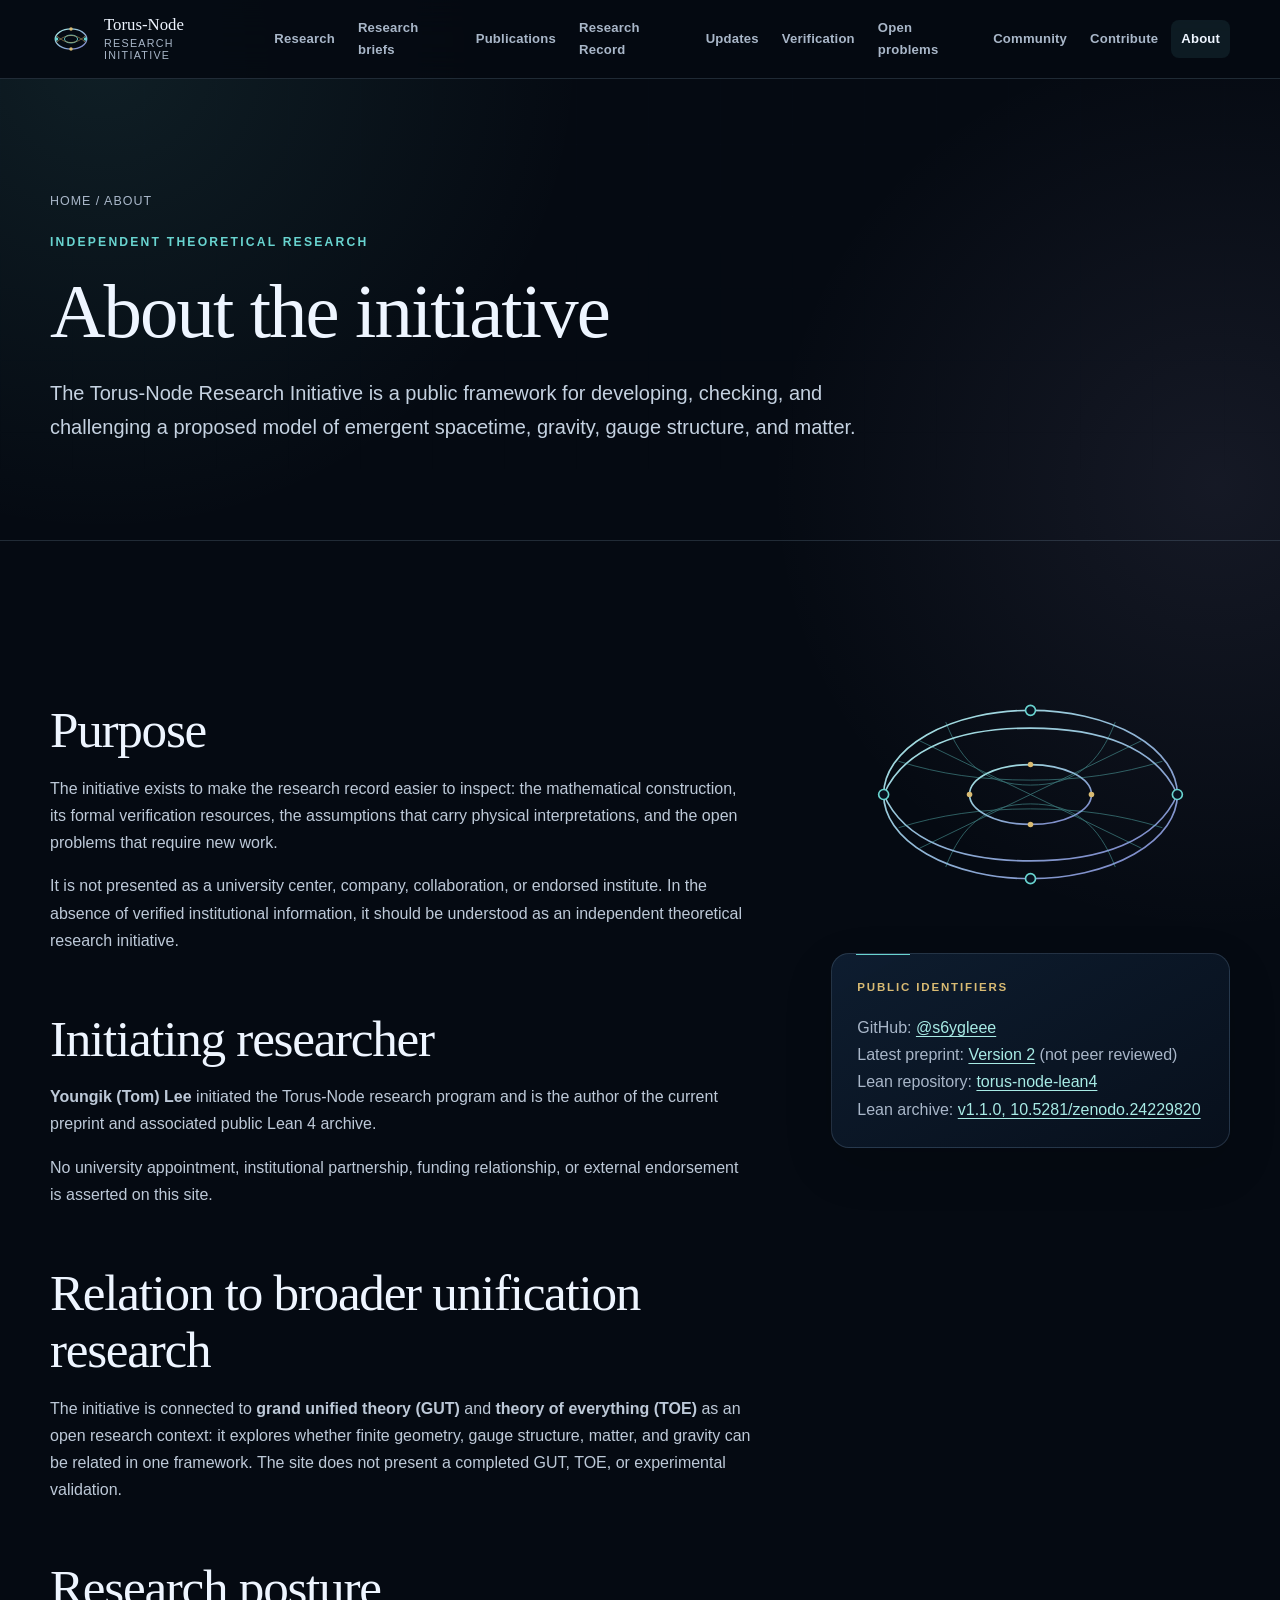
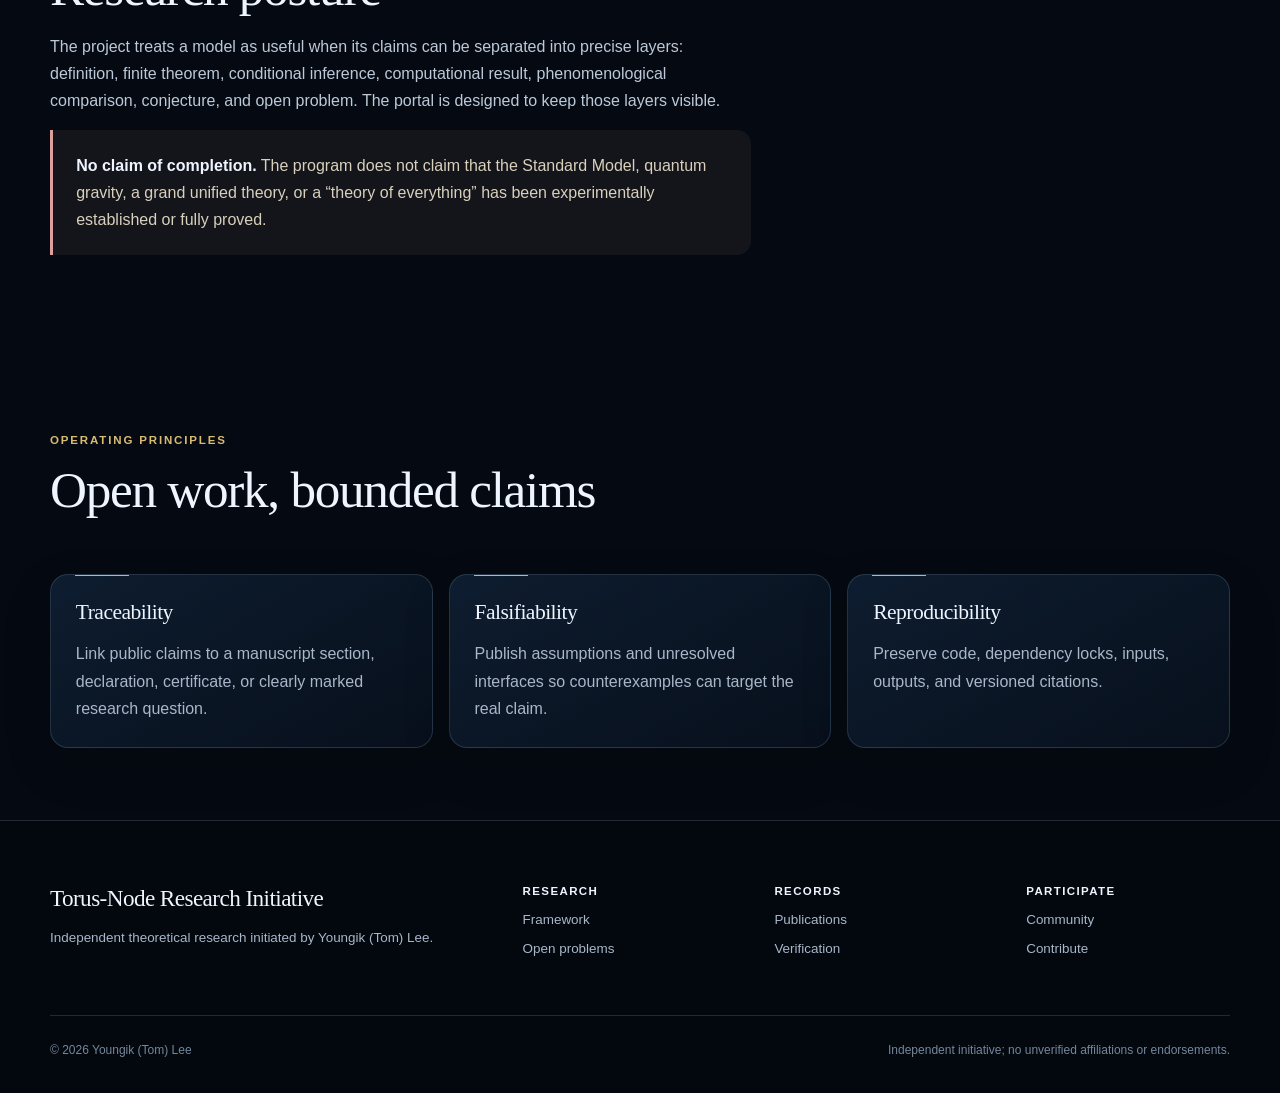
==== commit fd7c44cb: "Expose research briefs in primary navigation" ====
--- a/about.html
+++ b/about.html
@@ -14,12 +14,12 @@
   <meta name="twitter:title" content="About · Torus-Node">
   <meta name="twitter:description" content="About the independent Torus-Node Research Initiative and its initiating researcher, Youngik (Tom) Lee.">
   <meta name="twitter:image" content="https://s6ygleee.github.io/torus-node/assets/images/torus-node-social.png">
-  <script type="application/ld+json">{"@context":"https://schema.org","@graph":[{"@type":"WebSite","@id":"https://s6ygleee.github.io/torus-node/#website","url":"https://s6ygleee.github.io/torus-node/","name":"Torus-Node Research Initiative","description":"Emergent Spacetime, Gravity, and Gauge Structure","inLanguage":"en","publisher":{"@id":"https://s6ygleee.github.io/torus-node/#youngik-tom-lee"}},{"@type":"WebPage","@id":"https://s6ygleee.github.io/torus-node/about.html#webpage","url":"https://s6ygleee.github.io/torus-node/about.html","name":"About · Torus-Node","description":"About the independent Torus-Node Research Initiative and its initiating researcher, Youngik (Tom) Lee.","keywords":["Torus-Node Research Initiative","Torus-Node model","Torus-Node theory","torus theory","grand unified theory","GUT","theory of everything","TOE","Youngik Tom Lee","independent theoretical physics research"],"isPartOf":{"@id":"https://s6ygleee.github.io/torus-node/#website"},"about":{"@id":"https://s6ygleee.github.io/torus-node/#initiative"},"dateModified":"2026-11-22","inLanguage":"en"},{"@type":"ResearchProject","@id":"https://s6ygleee.github.io/torus-node/#initiative","name":"Torus-Node Research Initiative","description":"Independent Torus-Node model and torus theory research on emergent spacetime, quantum gravity, gauge structure, grand unified theory, and theory of everything questions. The project does not claim a completed GUT or TOE.","keywords":["Torus-Node","Torus-Node model","Torus-Node theory","torus theory","emergent spacetime","quantum gravity","grand unified theory","GUT","theory of everything","TOE","Lean 4 formal verification"],"alternateName":["Torus-Node model","Torus-Node theory","Torus theory research"],"url":"https://s6ygleee.github.io/torus-node/","sameAs":["https://www.preprints.org/manuscript/202611.0941","https://github.com/s6ygleee/torus-node-lean4","https://doi.org/10.5281/zenodo.24229820"],"founder":{"@id":"https://s6ygleee.github.io/torus-node/#youngik-tom-lee"}},{"@type":"Person","@id":"https://s6ygleee.github.io/torus-node/#youngik-tom-lee","name":"Youngik (Tom) Lee","url":"https://github.com/s6ygleee","sameAs":["https://github.com/s6ygleee"]},{"@type":"BreadcrumbList","@id":"https://s6ygleee.github.io/torus-node/about.html#breadcrumb","itemListElement":[{"@type":"ListItem","position":1,"name":"Home","item":"https://s6ygleee.github.io/torus-node/"},{"@type":"ListItem","position":2,"name":"About","item":"https://s6ygleee.github.io/torus-node/about.html"}]}]}</script>
+  <script type="application/ld+json">{"@context":"https://schema.org","@graph":[{"@type":"WebSite","@id":"https://s6ygleee.github.io/torus-node/#website","url":"https://s6ygleee.github.io/torus-node/","name":"Torus-Node Research Initiative","description":"Emergent Spacetime, Gravity, and Gauge Structure","inLanguage":"en","publisher":{"@id":"https://s6ygleee.github.io/torus-node/#youngik-tom-lee"}},{"@type":"WebPage","@id":"https://s6ygleee.github.io/torus-node/about.html#webpage","url":"https://s6ygleee.github.io/torus-node/about.html","name":"About · Torus-Node","description":"About the independent Torus-Node Research Initiative and its initiating researcher, Youngik (Tom) Lee.","keywords":["Torus-Node Research Initiative","Torus-Node model","Torus-Node theory","torus theory","grand unified theory","GUT","theory of everything","TOE","Youngik Tom Lee","independent theoretical physics research"],"isPartOf":{"@id":"https://s6ygleee.github.io/torus-node/#website"},"about":{"@id":"https://s6ygleee.github.io/torus-node/#initiative"},"dateModified":"2026-11-24","inLanguage":"en"},{"@type":"ResearchProject","@id":"https://s6ygleee.github.io/torus-node/#initiative","name":"Torus-Node Research Initiative","description":"Independent Torus-Node model and torus theory research on emergent spacetime, quantum gravity, gauge structure, grand unified theory, and theory of everything questions. The project does not claim a completed GUT or TOE.","keywords":["Torus-Node","Torus-Node model","Torus-Node theory","torus theory","emergent spacetime","quantum gravity","grand unified theory","GUT","theory of everything","TOE","Lean 4 formal verification"],"alternateName":["Torus-Node model","Torus-Node theory","Torus theory research"],"url":"https://s6ygleee.github.io/torus-node/","sameAs":["https://www.preprints.org/manuscript/202611.0941","https://github.com/s6ygleee/torus-node-lean4","https://doi.org/10.5281/zenodo.24229820"],"founder":{"@id":"https://s6ygleee.github.io/torus-node/#youngik-tom-lee"}},{"@type":"Person","@id":"https://s6ygleee.github.io/torus-node/#youngik-tom-lee","name":"Youngik (Tom) Lee","url":"https://github.com/s6ygleee","sameAs":["https://github.com/s6ygleee"]},{"@type":"BreadcrumbList","@id":"https://s6ygleee.github.io/torus-node/about.html#breadcrumb","itemListElement":[{"@type":"ListItem","position":1,"name":"Home","item":"https://s6ygleee.github.io/torus-node/"},{"@type":"ListItem","position":2,"name":"About","item":"https://s6ygleee.github.io/torus-node/about.html"}]}]}</script>
   <!-- SEO:END --><link rel="canonical" href="https://s6ygleee.github.io/torus-node/about.html"><link rel="icon" href="assets/images/torus-node-mark.svg" type="image/svg+xml"><link rel="stylesheet" href="assets/css/styles.css"><script src="assets/js/main.js" defer></script></head><body>
-<a class="skip-link" href="#main">Skip to content</a><header class="site-header"><div class="shell nav-wrap"><a class="brand" href="index.html"><img src="assets/images/torus-node-mark.svg" alt=""><span>Torus-Node<small>Research Initiative</small></span></a><button class="nav-toggle" type="button" aria-expanded="false" aria-controls="site-nav" aria-label="Open navigation"><span></span></button><nav class="site-nav" id="site-nav" aria-label="Primary navigation"><a href="research.html">Research</a><a href="publications.html">Publications</a><a href="research-record.html">Research Record</a><a href="updates.html">Updates</a><a href="verification.html">Verification</a><a href="open-problems.html">Open problems</a><a href="community.html">Community</a><a href="contribute.html">Contribute</a><a href="about.html">About</a></nav></div></header>
+<a class="skip-link" href="#main">Skip to content</a><header class="site-header"><div class="shell nav-wrap"><a class="brand" href="index.html"><img src="assets/images/torus-node-mark.svg" alt=""><span>Torus-Node<small>Research Initiative</small></span></a><button class="nav-toggle" type="button" aria-expanded="false" aria-controls="site-nav" aria-label="Open navigation"><span></span></button><nav class="site-nav" id="site-nav" aria-label="Primary navigation"><a href="research.html">Research</a><a href="research-briefs.html">Research briefs</a><a href="publications.html">Publications</a><a href="research-record.html">Research Record</a><a href="updates.html">Updates</a><a href="verification.html">Verification</a><a href="open-problems.html">Open problems</a><a href="community.html">Community</a><a href="contribute.html">Contribute</a><a href="about.html">About</a></nav></div></header>
 <main id="main"><header class="page-hero"><div class="shell"><p class="breadcrumbs"><a href="index.html">Home</a> / About</p><p class="eyebrow">Independent theoretical research</p><h1>About the initiative</h1><p class="lede">The Torus-Node Research Initiative is a public framework for developing, checking, and challenging a proposed model of emergent spacetime, gravity, gauge structure, and matter.</p></div></header>
 <section class="section"><div class="shell split"><article class="prose"><h2>Purpose</h2><p>The initiative exists to make the research record easier to inspect: the mathematical construction, its formal verification resources, the assumptions that carry physical interpretations, and the open problems that require new work.</p><p>It is not presented as a university center, company, collaboration, or endorsed institute. In the absence of verified institutional information, it should be understood as an independent theoretical research initiative.</p><h2>Initiating researcher</h2><p><strong>Youngik (Tom) Lee</strong> initiated the Torus-Node research program and is the author of the current preprint and associated public Lean 4 archive.</p><p>No university appointment, institutional partnership, funding relationship, or external endorsement is asserted on this site.</p><h2>Relation to broader unification research</h2><p>The initiative is connected to <strong>grand unified theory (GUT)</strong> and <strong>theory of everything (TOE)</strong> as an open research context: it explores whether finite geometry, gauge structure, matter, and gravity can be related in one framework. The site does not present a completed GUT, TOE, or experimental validation.</p><h2>Research posture</h2><p>The project treats a model as useful when its claims can be separated into precise layers: definition, finite theorem, conditional inference, computational result, phenomenological comparison, conjecture, and open problem. The portal is designed to keep those layers visible.</p><div class="callout warning"><strong>No claim of completion.</strong> The program does not claim that the Standard Model, quantum gravity, a grand unified theory, or a “theory of everything” has been experimentally established or fully proved.</div></article><aside><img src="assets/images/torus-field.svg" alt="Abstract wireframe illustration of torus-node geometry"><div class="card"><span class="kicker">Public identifiers</span><!-- AUTO:ABOUT_IDENTIFIERS:START -->
-<p>GitHub: <a href="https://github.com/s6ygleee">@s6ygleee</a><br>Latest preprint: <a href="https://www.preprints.org/manuscript/202611.0941">Version 2</a> (not peer reviewed)<br>Lean repository: <a href="https://github.com/s6ygleee/torus-node-lean4">torus-node-lean4</a><br>Lean archive: <a href="https://doi.org/10.5281/zenodo.24229820">v1.1.0, 10.5281/zenodo.24229820</a></p>
+<p>GitHub: <a href="https://github.com/s6ygleee">@s6ygleee</a><br>Latest preprint: <a href="https://doi.org/10.20944/preprints202611.0941.v2">Version 2</a> (not peer reviewed)<br>Lean repository: <a href="https://github.com/s6ygleee/torus-node-lean4">torus-node-lean4</a><br>Lean archive: <a href="https://doi.org/10.5281/zenodo.24229820">v1.1.0, 10.5281/zenodo.24229820</a></p>
 <!-- AUTO:ABOUT_IDENTIFIERS:END --></div></aside></div></section>
 <section class="section compact"><div class="shell"><div class="section-head"><div><span class="kicker">Operating principles</span><h2>Open work, bounded claims</h2></div></div><div class="grid three"><article class="card"><h3>Traceability</h3><p>Link public claims to a manuscript section, declaration, certificate, or clearly marked research question.</p></article><article class="card"><h3>Falsifiability</h3><p>Publish assumptions and unresolved interfaces so counterexamples can target the real claim.</p></article><article class="card"><h3>Reproducibility</h3><p>Preserve code, dependency locks, inputs, outputs, and versioned citations.</p></article></div></div></section>
 </main><footer class="site-footer"><div class="shell"><div class="footer-grid"><div><h2>Torus-Node Research Initiative</h2><p>Independent theoretical research initiated by Youngik (Tom) Lee.</p></div><div><h3>Research</h3><a href="research.html">Framework</a><a href="open-problems.html">Open problems</a></div><div><h3>Records</h3><a href="publications.html">Publications</a><a href="verification.html">Verification</a></div><div><h3>Participate</h3><a href="community.html">Community</a><a href="contribute.html">Contribute</a></div></div><div class="footer-note"><span>© <span data-year></span> Youngik (Tom) Lee</span><span>Independent initiative; no unverified affiliations or endorsements.</span></div></div></footer></body></html>
